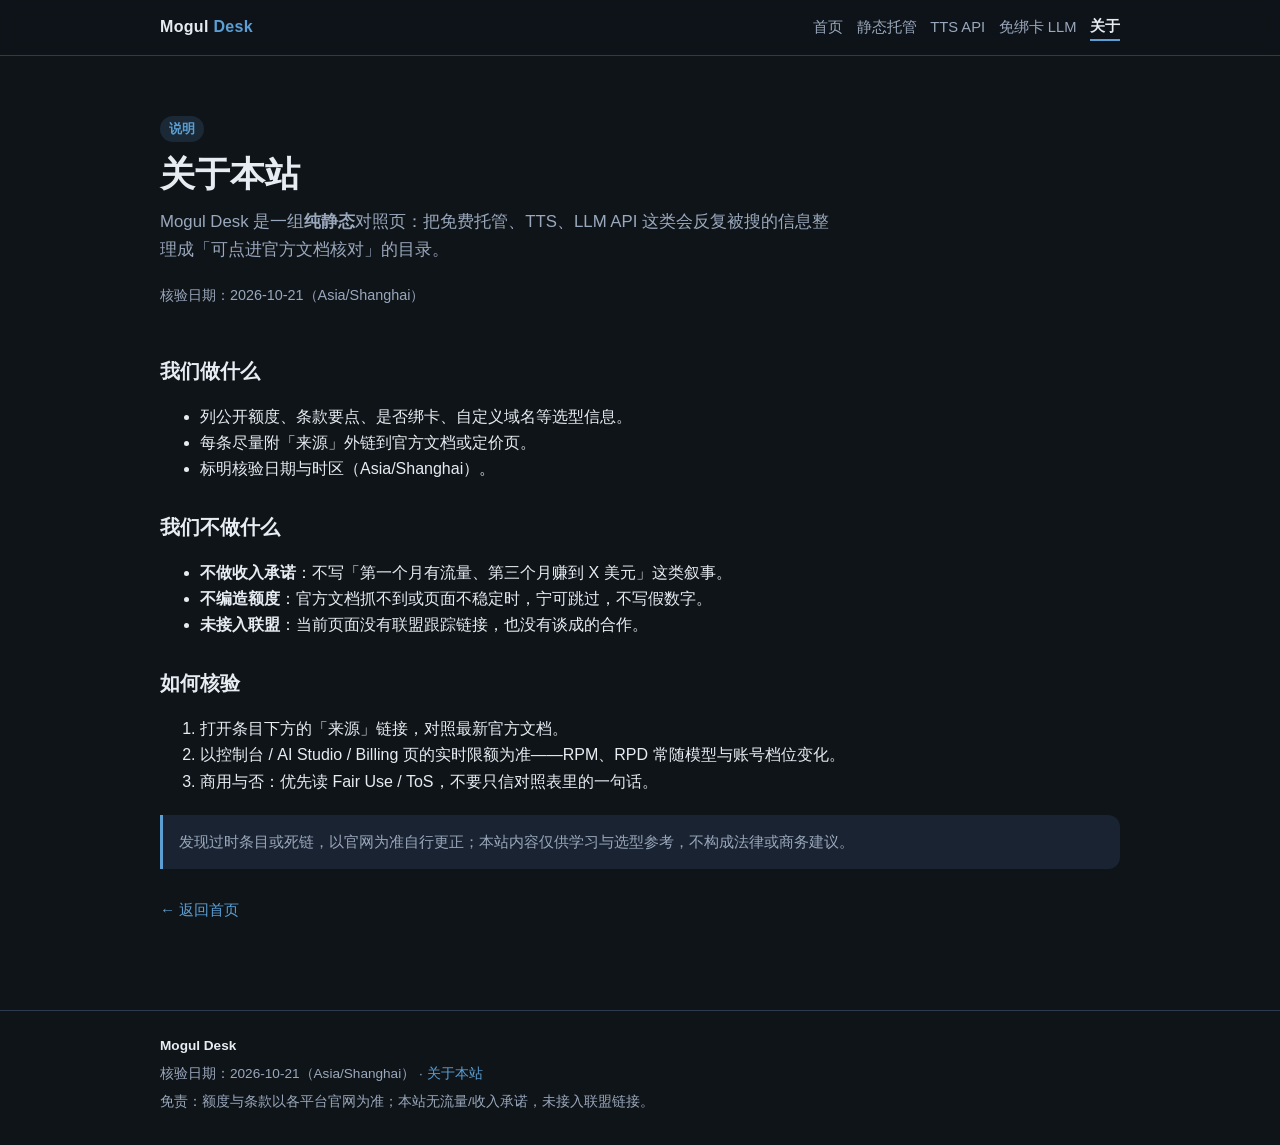
==== pages/about.html @ 080baba5 "Polish Mogul Desk: unified nav/footer, SEO assets, about page - Shared top nav (5 links + aria-curre" ====
<!DOCTYPE html>
<html lang="zh-CN">
<head>
  <meta charset="utf-8" />
  <meta name="viewport" content="width=device-width, initial-scale=1" />
  <title>关于 Mogul Desk</title>
  <meta name="description" content="Mogul Desk 是什么：可核验的开发者实用对照站。不做收入承诺，如何核对数字。" />
  <meta name="theme-color" content="#0f1419" />
  <link rel="icon" href="../assets/favicon.svg" type="image/svg+xml" />
  <link rel="stylesheet" href="../assets/styles.css" />
  <link rel="canonical" href="https://prettych.github.io/htmlTest/pages/about.html" />
</head>
<body>
  <header class="site">
    <div class="inner">
      <a class="logo" href="../index.html">Mogul <span>Desk</span></a>
      <nav>
        <a href="../index.html">首页</a>
        <a href="free-static-hosting.html">静态托管</a>
        <a href="free-tts-api.html">TTS API</a>
        <a href="free-llm-api-no-card.html">免绑卡 LLM</a>
        <a href="about.html" aria-current="page">关于</a>
      </nav>
    </div>
  </header>

  <main class="wrap">
    <section class="hero">
      <span class="badge">说明</span>
      <h1>关于本站</h1>
      <p class="lead">
        Mogul Desk 是一组<strong>纯静态</strong>对照页：把免费托管、TTS、LLM API 这类会反复被搜的信息整理成「可点进官方文档核对」的目录。
      </p>
      <div class="meta">
        <span>核验日期：2026-10-21（Asia/Shanghai）</span>
      </div>
    </section>

    <h2>我们做什么</h2>
    <ul>
      <li>列公开额度、条款要点、是否绑卡、自定义域名等选型信息。</li>
      <li>每条尽量附「来源」外链到官方文档或定价页。</li>
      <li>标明核验日期与时区（Asia/Shanghai）。</li>
    </ul>

    <h2>我们不做什么</h2>
    <ul>
      <li><strong>不做收入承诺</strong>：不写「第一个月有流量、第三个月赚到 X 美元」这类叙事。</li>
      <li><strong>不编造额度</strong>：官方文档抓不到或页面不稳定时，宁可跳过，不写假数字。</li>
      <li><strong>未接入联盟</strong>：当前页面没有联盟跟踪链接，也没有谈成的合作。</li>
    </ul>

    <h2>如何核验</h2>
    <ol>
      <li>打开条目下方的「来源」链接，对照最新官方文档。</li>
      <li>以控制台 / AI Studio / Billing 页的实时限额为准——RPM、RPD 常随模型与账号档位变化。</li>
      <li>商用与否：优先读 Fair Use / ToS，不要只信对照表里的一句话。</li>
    </ol>

    <div class="note">
      发现过时条目或死链，以官网为准自行更正；本站内容仅供学习与选型参考，不构成法律或商务建议。
    </div>

    <p class="pager"><a href="../index.html">← 返回首页</a></p>
  </main>

  <footer class="site">
    <div class="wrap">
      <p class="footer-brand">Mogul Desk</p>
      <p class="footer-meta">核验日期：2026-10-21（Asia/Shanghai） · <a href="../pages/about.html">关于本站</a></p>
      <p class="footer-disclaimer">免责：额度与条款以各平台官网为准；本站无流量/收入承诺，未接入联盟链接。</p>
    </div>
  </footer>
</body>
</html>
---- assets/styles.css ----
:root {
  --bg: #0f1419;
  --surface: #1a2332;
  --surface-2: #243044;
  --text: #e7ecf3;
  --muted: #9aa8bc;
  --accent: #5b9fd4;
  --accent-hover: #7eb6e0;
  --accent-soft: rgba(91, 159, 212, 0.15);
  --ok: #6bcf8e;
  --warn: #e6b35c;
  --bad: #e07a7a;
  --border: #2d3a4f;
  --radius: 12px;
  --font: "Segoe UI", "PingFang SC", "Hiragino Sans GB", "Microsoft YaHei", sans-serif;
  --mono: ui-monospace, "SF Mono", Menlo, Consolas, monospace;
}

* { box-sizing: border-box; }
html { scroll-behavior: smooth; }
body {
  margin: 0;
  font-family: var(--font);
  background: var(--bg);
  color: var(--text);
  line-height: 1.65;
  font-size: 16px;
  -webkit-text-size-adjust: 100%;
}
a {
  color: var(--accent);
  text-decoration: none;
  transition: color 0.15s ease;
}
a:hover { color: var(--accent-hover); text-decoration: underline; }
a:focus-visible {
  outline: 2px solid var(--accent);
  outline-offset: 2px;
  border-radius: 2px;
}
img { max-width: 100%; height: auto; }

.wrap {
  width: min(960px, calc(100% - 2rem));
  margin: 0 auto;
  padding: 1.5rem 0 3rem;
}

header.site {
  border-bottom: 1px solid var(--border);
  background: rgba(15, 20, 25, 0.92);
  position: sticky;
  top: 0;
  backdrop-filter: blur(8px);
  z-index: 10;
}
header.site .inner {
  width: min(960px, calc(100% - 2rem));
  margin: 0 auto;
  display: flex;
  align-items: center;
  justify-content: space-between;
  gap: 1rem;
  padding: 0.85rem 0;
  flex-wrap: wrap;
}
.logo {
  font-weight: 700;
  color: var(--text);
  letter-spacing: 0.02em;
  text-decoration: none;
}
.logo:hover { color: var(--text); text-decoration: none; }
.logo span { color: var(--accent); }
nav {
  display: flex;
  flex-wrap: wrap;
  align-items: center;
  gap: 0.15rem 0;
}
nav a {
  color: var(--muted);
  margin-left: 0.85rem;
  font-size: 0.92rem;
  text-decoration: none;
}
nav a:first-child { margin-left: 0; }
nav a:hover { color: var(--text); text-decoration: none; }
nav a[aria-current="page"] {
  color: var(--text);
  font-weight: 600;
  border-bottom: 2px solid var(--accent);
  padding-bottom: 0.1rem;
}

.hero {
  padding: 2.2rem 0 1.2rem;
}
.hero h1 {
  font-size: clamp(1.6rem, 4vw, 2.2rem);
  line-height: 1.25;
  margin: 0 0 0.75rem;
}
.hero p.lead {
  color: var(--muted);
  font-size: 1.05rem;
  margin: 0 0 1.25rem;
  max-width: 42rem;
}
.meta {
  display: flex;
  flex-wrap: wrap;
  gap: 0.5rem 1rem;
  color: var(--muted);
  font-size: 0.9rem;
}
.badge {
  display: inline-block;
  padding: 0.15rem 0.55rem;
  border-radius: 999px;
  background: var(--accent-soft);
  color: var(--accent);
  font-size: 0.8rem;
  font-weight: 600;
  margin-bottom: 0.65rem;
}

.card-grid {
  display: grid;
  grid-template-columns: repeat(auto-fit, minmax(240px, 1fr));
  gap: 1rem;
  margin: 1.5rem 0;
}
.card {
  background: var(--surface);
  border: 1px solid var(--border);
  border-radius: var(--radius);
  padding: 1.1rem 1.2rem;
  transition: border-color 0.15s ease;
}
.card:hover { border-color: var(--accent); }
.card h2, .card h3 {
  margin: 0 0 0.5rem;
  font-size: 1.1rem;
}
.card p { margin: 0; color: var(--muted); font-size: 0.95rem; }
.card a.cta {
  display: inline-block;
  margin-top: 0.85rem;
  font-weight: 600;
}

.note {
  background: var(--surface);
  border-left: 3px solid var(--accent);
  padding: 0.9rem 1rem;
  border-radius: 0 var(--radius) var(--radius) 0;
  color: var(--muted);
  font-size: 0.95rem;
  margin: 1.25rem 0;
}
.note strong { color: var(--text); }
.note ul { margin: 0.5rem 0 0; padding-left: 1.25rem; }

/* Tables: always scroll on narrow screens */
.table-scroll {
  width: 100%;
  overflow-x: auto;
  -webkit-overflow-scrolling: touch;
  margin: 1rem 0 1.5rem;
  border-radius: var(--radius);
  border: 1px solid var(--border);
  background: var(--surface);
}
.table-scroll:focus { outline: none; }
table.compare {
  width: 100%;
  min-width: 520px;
  border-collapse: collapse;
  font-size: 0.92rem;
  background: transparent;
  border: none;
  border-radius: 0;
}
table.compare th,
table.compare td {
  text-align: left;
  padding: 0.75rem 0.85rem;
  border-bottom: 1px solid var(--border);
  vertical-align: top;
}
table.compare th {
  background: var(--surface-2);
  color: var(--text);
  font-weight: 600;
  white-space: nowrap;
  position: sticky;
  top: 0;
}
table.compare tbody tr:hover td {
  background: rgba(91, 159, 212, 0.06);
}
table.compare tr:last-child td { border-bottom: none; }
table.compare td.tag-ok { color: var(--ok); font-weight: 500; }
table.compare td.tag-warn { color: var(--warn); font-weight: 500; }
table.compare td.tag-bad { color: var(--bad); font-weight: 500; }

.entry {
  background: var(--surface);
  border: 1px solid var(--border);
  border-radius: var(--radius);
  padding: 1.15rem 1.25rem;
  margin: 1rem 0;
}
.entry h3 {
  margin: 0 0 0.35rem;
  font-size: 1.15rem;
}
.entry .one-liner {
  color: var(--muted);
  margin: 0 0 0.75rem;
}
.entry dl {
  display: grid;
  grid-template-columns: 7.5rem 1fr;
  gap: 0.35rem 0.75rem;
  margin: 0;
  font-size: 0.95rem;
}
.entry dt { color: var(--muted); }
.entry dd { margin: 0; }
.entry .sources {
  margin-top: 0.85rem;
  font-size: 0.85rem;
  color: var(--muted);
}
.entry .sources a {
  margin-right: 0.75rem;
  display: inline-block;
}

.pager {
  display: flex;
  flex-wrap: wrap;
  gap: 0.75rem 1.25rem;
  margin: 1.75rem 0 0.5rem;
  font-size: 0.95rem;
}

footer.site {
  border-top: 1px solid var(--border);
  color: var(--muted);
  font-size: 0.85rem;
  padding: 1.5rem 0 2rem;
  margin-top: 2rem;
}
footer.site .wrap { padding-top: 0; padding-bottom: 0; }
footer.site .footer-brand {
  color: var(--text);
  font-weight: 600;
  margin: 0 0 0.35rem;
}
footer.site .footer-meta { margin: 0 0 0.35rem; }
footer.site .footer-disclaimer { margin: 0; color: var(--muted); }

h2 {
  font-size: 1.25rem;
  margin: 1.75rem 0 0.75rem;
  scroll-margin-top: 4rem;
}

code, .mono {
  font-family: var(--mono);
  font-size: 0.9em;
  background: var(--surface-2);
  padding: 0.1em 0.35em;
  border-radius: 4px;
}

@media (max-width: 640px) {
  .entry dl { grid-template-columns: 1fr; gap: 0.15rem; }
  .entry dt { margin-top: 0.45rem; font-size: 0.85rem; }
  nav a { margin-left: 0.55rem; font-size: 0.85rem; }
  header.site .inner { padding: 0.7rem 0; }
  .hero { padding: 1.5rem 0 0.75rem; }
}

@media print {
  :root {
    --bg: #fff;
    --surface: #fff;
    --surface-2: #f3f3f3;
    --text: #111;
    --muted: #444;
    --accent: #0645ad;
    --border: #ccc;
    --ok: #0a7a3a;
    --warn: #8a6200;
    --bad: #a30;
  }
  body { background: #fff; color: #111; font-size: 11pt; }
  header.site {
    position: static;
    background: #fff;
    border-bottom: 1px solid #ccc;
  }
  nav a[aria-current="page"] { border-bottom-color: #0645ad; }
  .card, .entry, .note, .table-scroll {
    break-inside: avoid;
    box-shadow: none;
  }
  a { color: #0645ad; text-decoration: underline; }
  footer.site { border-top: 1px solid #ccc; }
  .badge { border: 1px solid #0645ad; }
}
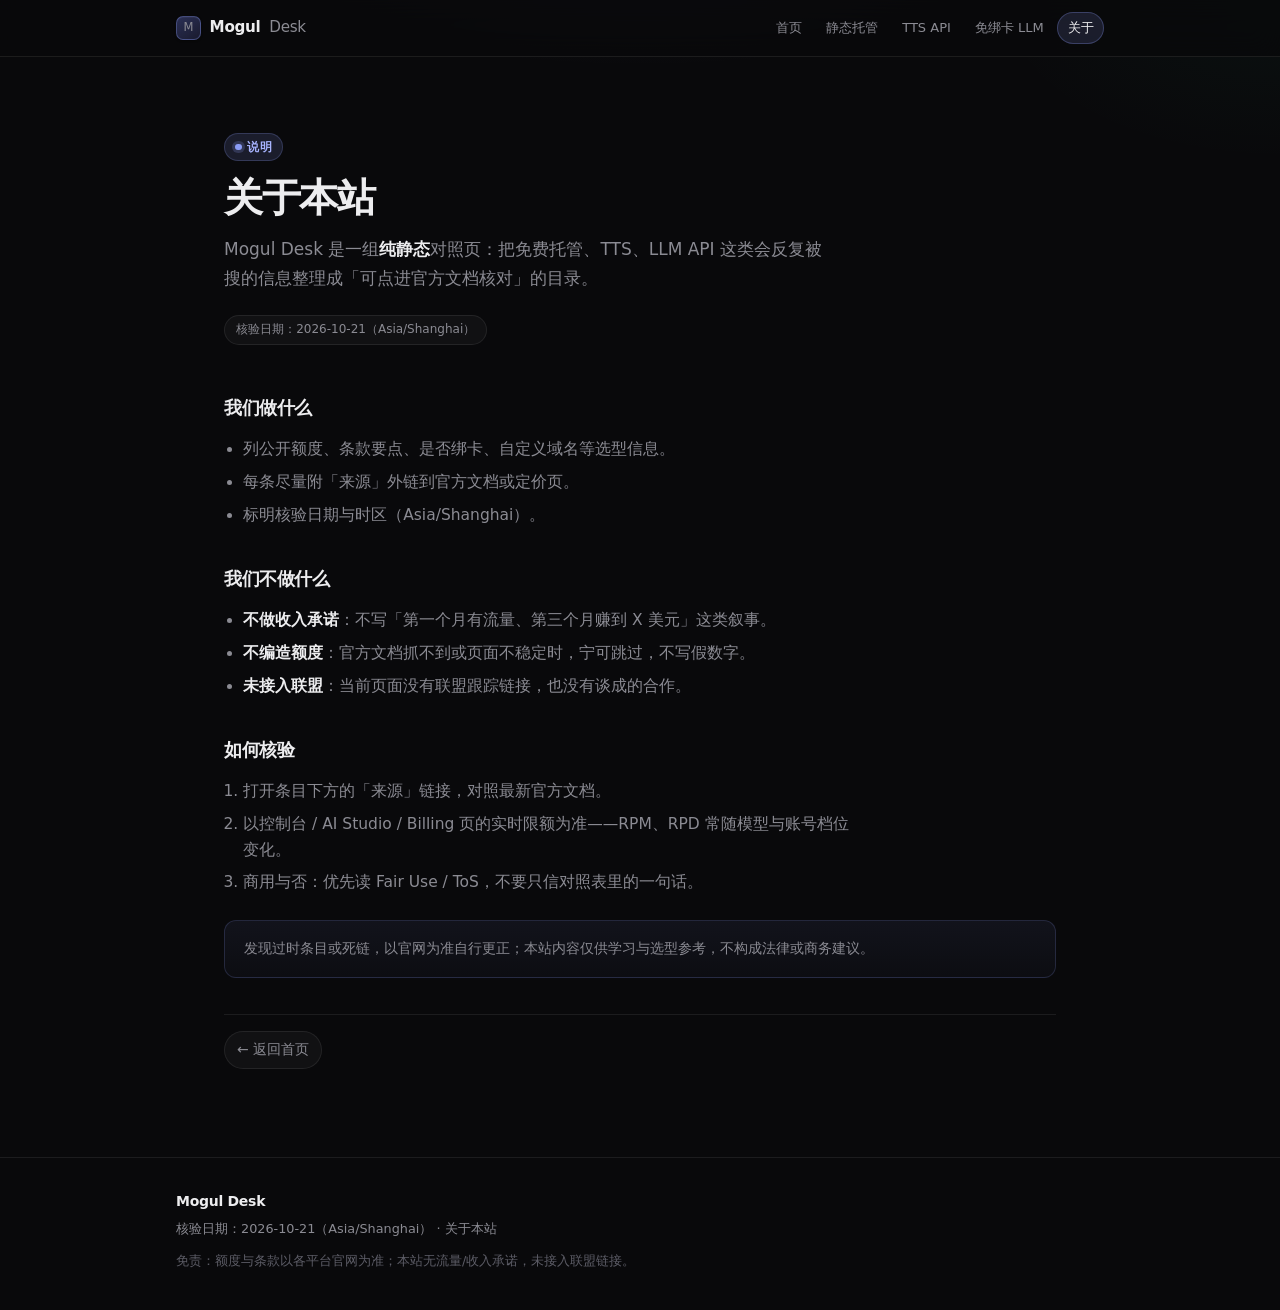
==== commit 21c89bb1: "Polish Mogul Desk into a modern dark docs UI Redesign tokens, typography, nav pills, tables, entry c" ====
--- a/pages/about.html
+++ b/pages/about.html
@@ -5,7 +5,7 @@
   <meta name="viewport" content="width=device-width, initial-scale=1" />
   <title>关于 Mogul Desk</title>
   <meta name="description" content="Mogul Desk 是什么：可核验的开发者实用对照站。不做收入承诺，如何核对数字。" />
-  <meta name="theme-color" content="#0f1419" />
+  <meta name="theme-color" content="#09090b" />
   <link rel="icon" href="../assets/favicon.svg" type="image/svg+xml" />
   <link rel="stylesheet" href="../assets/styles.css" />
   <link rel="canonical" href="https://prettych.github.io/htmlTest/pages/about.html" />
@@ -13,7 +13,7 @@
 <body>
   <header class="site">
     <div class="inner">
-      <a class="logo" href="../index.html">Mogul <span>Desk</span></a>
+            <a class="logo" href="../index.html"><span class="logo-mark" aria-hidden="true">M</span>Mogul <span>Desk</span></a>
       <nav>
         <a href="../index.html">首页</a>
         <a href="free-static-hosting.html">静态托管</a>
@@ -25,7 +25,7 @@
   </header>
 
   <main class="wrap">
-    <section class="hero">
+    <section class="hero hero--page">
       <span class="badge">说明</span>
       <h1>关于本站</h1>
       <p class="lead">
@@ -65,7 +65,7 @@
   </main>
 
   <footer class="site">
-    <div class="wrap">
+    <div class="wrap wrap--wide">
       <p class="footer-brand">Mogul Desk</p>
       <p class="footer-meta">核验日期：2026-10-21（Asia/Shanghai） · <a href="../pages/about.html">关于本站</a></p>
       <p class="footer-disclaimer">免责：额度与条款以各平台官网为准；本站无流量/收入承诺，未接入联盟链接。</p>
--- a/assets/styles.css
+++ b/assets/styles.css
@@ -1,315 +1,679 @@
+/* Mogul Desk — dark docs aesthetic (Linear / Vercel–inspired) */
+
 :root {
-  --bg: #0f1419;
-  --surface: #1a2332;
-  --surface-2: #243044;
-  --text: #e7ecf3;
-  --muted: #9aa8bc;
-  --accent: #5b9fd4;
-  --accent-hover: #7eb6e0;
-  --accent-soft: rgba(91, 159, 212, 0.15);
-  --ok: #6bcf8e;
-  --warn: #e6b35c;
-  --bad: #e07a7a;
-  --border: #2d3a4f;
+  --bg: #09090b;
+  --bg-glow: #0f1020;
+  --surface: #111113;
+  --surface-2: #18181b;
+  --surface-3: #1c1c1f;
+  --text: #ededef;
+  --muted: #8b8b93;
+  --faint: #5c5c66;
+  --accent: #8b9cf7;
+  --accent-hover: #a8b4ff;
+  --accent-soft: rgba(139, 156, 247, 0.14);
+  --accent-ring: rgba(139, 156, 247, 0.45);
+  --ok: #34d399;
+  --ok-soft: rgba(52, 211, 153, 0.12);
+  --warn: #fbbf24;
+  --warn-soft: rgba(251, 191, 36, 0.12);
+  --bad: #f87171;
+  --bad-soft: rgba(248, 113, 113, 0.12);
+  --border: rgba(255, 255, 255, 0.08);
+  --border-strong: rgba(255, 255, 255, 0.14);
+  --shadow-sm: 0 1px 0 rgba(255, 255, 255, 0.04) inset, 0 1px 2px rgba(0, 0, 0, 0.35);
+  --shadow-md: 0 0 0 1px var(--border), 0 8px 24px -12px rgba(0, 0, 0, 0.55);
   --radius: 12px;
-  --font: "Segoe UI", "PingFang SC", "Hiragino Sans GB", "Microsoft YaHei", sans-serif;
-  --mono: ui-monospace, "SF Mono", Menlo, Consolas, monospace;
-}
-
-* { box-sizing: border-box; }
-html { scroll-behavior: smooth; }
+  --radius-sm: 8px;
+  --radius-xs: 6px;
+  --header-h: 3.5rem;
+  --wrap: 52rem;
+  --wrap-wide: 58rem;
+  --font: ui-sans-serif, system-ui, -apple-system, "Segoe UI", "PingFang SC",
+    "Hiragino Sans GB", "Noto Sans SC", "Microsoft YaHei", sans-serif;
+  --mono: ui-monospace, "SF Mono", "Cascadia Code", Menlo, Consolas, monospace;
+  --ease: 160ms cubic-bezier(0.2, 0.8, 0.2, 1);
+}
+
+*,
+*::before,
+*::after { box-sizing: border-box; }
+
+html {
+  scroll-behavior: smooth;
+  color-scheme: dark;
+}
+
 body {
   margin: 0;
+  min-height: 100vh;
   font-family: var(--font);
   background: var(--bg);
   color: var(--text);
   line-height: 1.65;
-  font-size: 16px;
+  font-size: 15.5px;
+  -webkit-font-smoothing: antialiased;
+  -moz-osx-font-smoothing: grayscale;
   -webkit-text-size-adjust: 100%;
-}
+  text-rendering: optimizeLegibility;
+}
+
+/* subtle page wash */
+body::before {
+  content: "";
+  pointer-events: none;
+  position: fixed;
+  inset: 0;
+  z-index: -1;
+  background:
+    radial-gradient(ellipse 80% 50% at 50% -20%, rgba(139, 156, 247, 0.12), transparent 55%),
+    radial-gradient(ellipse 50% 40% at 100% 0%, rgba(52, 211, 153, 0.04), transparent 45%),
+    var(--bg);
+}
+
+::selection {
+  background: rgba(139, 156, 247, 0.35);
+  color: #fff;
+}
+
 a {
   color: var(--accent);
   text-decoration: none;
-  transition: color 0.15s ease;
-}
-a:hover { color: var(--accent-hover); text-decoration: underline; }
+  transition: color var(--ease);
+}
+a:hover { color: var(--accent-hover); }
 a:focus-visible {
-  outline: 2px solid var(--accent);
-  outline-offset: 2px;
-  border-radius: 2px;
-}
+  outline: 2px solid var(--accent-ring);
+  outline-offset: 3px;
+  border-radius: 3px;
+}
+
 img { max-width: 100%; height: auto; }
 
 .wrap {
-  width: min(960px, calc(100% - 2rem));
+  width: min(var(--wrap), calc(100% - 2.5rem));
   margin: 0 auto;
-  padding: 1.5rem 0 3rem;
-}
-
+  padding: 2rem 0 4rem;
+}
+
+.wrap--wide {
+  width: min(var(--wrap-wide), calc(100% - 2.5rem));
+}
+
+/* ——— Header ——— */
 header.site {
-  border-bottom: 1px solid var(--border);
-  background: rgba(15, 20, 25, 0.92);
   position: sticky;
   top: 0;
-  backdrop-filter: blur(8px);
-  z-index: 10;
+  z-index: 40;
+  border-bottom: 1px solid var(--border);
+  background: rgba(9, 9, 11, 0.72);
+  backdrop-filter: saturate(140%) blur(14px);
+  -webkit-backdrop-filter: saturate(140%) blur(14px);
 }
 header.site .inner {
-  width: min(960px, calc(100% - 2rem));
+  width: min(var(--wrap-wide), calc(100% - 2.5rem));
   margin: 0 auto;
+  min-height: var(--header-h);
   display: flex;
   align-items: center;
   justify-content: space-between;
   gap: 1rem;
-  padding: 0.85rem 0;
+  padding: 0.65rem 0;
   flex-wrap: wrap;
 }
+
 .logo {
+  display: inline-flex;
+  align-items: center;
+  gap: 0.55rem;
+  font-weight: 650;
+  font-size: 0.95rem;
+  letter-spacing: -0.02em;
+  color: var(--text);
+  text-decoration: none;
+}
+.logo:hover { color: var(--text); }
+.logo-mark {
+  display: inline-grid;
+  place-items: center;
+  width: 1.55rem;
+  height: 1.55rem;
+  border-radius: 7px;
+  background: linear-gradient(145deg, #2a2f55 0%, #1a1b2e 100%);
+  border: 1px solid rgba(139, 156, 247, 0.35);
+  color: var(--accent);
+  font-size: 0.72rem;
   font-weight: 700;
-  color: var(--text);
-  letter-spacing: 0.02em;
-  text-decoration: none;
-}
-.logo:hover { color: var(--text); text-decoration: none; }
-.logo span { color: var(--accent); }
+  letter-spacing: 0;
+  box-shadow: var(--shadow-sm);
+}
+.logo span { color: var(--muted); font-weight: 500; }
+
 nav {
   display: flex;
   flex-wrap: wrap;
   align-items: center;
-  gap: 0.15rem 0;
+  gap: 0.2rem;
 }
 nav a {
   color: var(--muted);
-  margin-left: 0.85rem;
-  font-size: 0.92rem;
-  text-decoration: none;
-}
-nav a:first-child { margin-left: 0; }
-nav a:hover { color: var(--text); text-decoration: none; }
+  font-size: 0.8125rem;
+  font-weight: 500;
+  padding: 0.35rem 0.65rem;
+  border-radius: 999px;
+  text-decoration: none;
+  transition: color var(--ease), background var(--ease);
+}
+nav a:hover {
+  color: var(--text);
+  background: rgba(255, 255, 255, 0.04);
+  text-decoration: none;
+}
 nav a[aria-current="page"] {
   color: var(--text);
-  font-weight: 600;
-  border-bottom: 2px solid var(--accent);
-  padding-bottom: 0.1rem;
-}
-
+  background: var(--accent-soft);
+  box-shadow: inset 0 0 0 1px rgba(139, 156, 247, 0.28);
+}
+
+/* ——— Hero ——— */
 .hero {
-  padding: 2.2rem 0 1.2rem;
+  position: relative;
+  padding: 2.75rem 0 1.5rem;
 }
 .hero h1 {
-  font-size: clamp(1.6rem, 4vw, 2.2rem);
-  line-height: 1.25;
-  margin: 0 0 0.75rem;
-}
+  font-size: clamp(1.75rem, 4.2vw, 2.45rem);
+  font-weight: 650;
+  letter-spacing: -0.035em;
+  line-height: 1.18;
+  margin: 0 0 0.9rem;
+  max-width: 14em;
+}
+.hero--page h1 { max-width: 22ch; }
 .hero p.lead {
   color: var(--muted);
-  font-size: 1.05rem;
-  margin: 0 0 1.25rem;
-  max-width: 42rem;
-}
+  font-size: 1.0625rem;
+  line-height: 1.7;
+  margin: 0 0 1.35rem;
+  max-width: 38rem;
+}
+.hero p.lead strong { color: var(--text); font-weight: 600; }
+
 .meta {
   display: flex;
   flex-wrap: wrap;
-  gap: 0.5rem 1rem;
-  color: var(--muted);
-  font-size: 0.9rem;
-}
+  gap: 0.45rem;
+}
+.meta span,
+.chip {
+  display: inline-flex;
+  align-items: center;
+  gap: 0.35rem;
+  padding: 0.28rem 0.7rem;
+  border-radius: 999px;
+  font-size: 0.75rem;
+  font-weight: 500;
+  color: var(--muted);
+  background: var(--surface);
+  border: 1px solid var(--border);
+}
+
 .badge {
-  display: inline-block;
-  padding: 0.15rem 0.55rem;
+  display: inline-flex;
+  align-items: center;
+  gap: 0.35rem;
+  padding: 0.22rem 0.65rem;
   border-radius: 999px;
   background: var(--accent-soft);
-  color: var(--accent);
-  font-size: 0.8rem;
-  font-weight: 600;
-  margin-bottom: 0.65rem;
-}
-
+  color: var(--accent-hover);
+  font-size: 0.72rem;
+  font-weight: 600;
+  letter-spacing: 0.02em;
+  margin-bottom: 0.85rem;
+  border: 1px solid rgba(139, 156, 247, 0.22);
+}
+.badge::before {
+  content: "";
+  width: 0.4rem;
+  height: 0.4rem;
+  border-radius: 50%;
+  background: var(--accent);
+  box-shadow: 0 0 0 3px rgba(139, 156, 247, 0.2);
+}
+
+/* ——— Cards ——— */
 .card-grid {
   display: grid;
-  grid-template-columns: repeat(auto-fit, minmax(240px, 1fr));
-  gap: 1rem;
-  margin: 1.5rem 0;
+  grid-template-columns: repeat(auto-fit, minmax(16.5rem, 1fr));
+  gap: 0.9rem;
+  margin: 1.25rem 0 2rem;
 }
 .card {
+  position: relative;
+  display: flex;
+  flex-direction: column;
   background: var(--surface);
   border: 1px solid var(--border);
   border-radius: var(--radius);
-  padding: 1.1rem 1.2rem;
-  transition: border-color 0.15s ease;
-}
-.card:hover { border-color: var(--accent); }
-.card h2, .card h3 {
-  margin: 0 0 0.5rem;
-  font-size: 1.1rem;
-}
-.card p { margin: 0; color: var(--muted); font-size: 0.95rem; }
+  padding: 1.25rem 1.3rem 1.2rem;
+  box-shadow: var(--shadow-sm);
+  transition: border-color var(--ease), transform var(--ease), box-shadow var(--ease), background var(--ease);
+}
+.card:hover {
+  border-color: var(--border-strong);
+  background: var(--surface-2);
+  transform: translateY(-1px);
+  box-shadow: var(--shadow-md);
+}
+.card h2,
+.card h3 {
+  margin: 0 0 0.45rem;
+  font-size: 1.02rem;
+  font-weight: 600;
+  letter-spacing: -0.02em;
+  color: var(--text);
+}
+.card p {
+  margin: 0;
+  color: var(--muted);
+  font-size: 0.9rem;
+  line-height: 1.6;
+  flex: 1;
+}
 .card a.cta {
-  display: inline-block;
-  margin-top: 0.85rem;
-  font-weight: 600;
-}
-
+  display: inline-flex;
+  align-items: center;
+  gap: 0.3rem;
+  margin-top: 1.05rem;
+  font-weight: 600;
+  font-size: 0.875rem;
+  text-decoration: none;
+}
+.card a.cta::after {
+  content: "→";
+  transition: transform var(--ease);
+}
+.card:hover a.cta::after { transform: translateX(3px); }
+
+/* ——— Note callout ——— */
 .note {
-  background: var(--surface);
-  border-left: 3px solid var(--accent);
-  padding: 0.9rem 1rem;
-  border-radius: 0 var(--radius) var(--radius) 0;
-  color: var(--muted);
-  font-size: 0.95rem;
-  margin: 1.25rem 0;
-}
-.note strong { color: var(--text); }
-.note ul { margin: 0.5rem 0 0; padding-left: 1.25rem; }
-
-/* Tables: always scroll on narrow screens */
+  position: relative;
+  background: linear-gradient(180deg, rgba(139, 156, 247, 0.07), rgba(139, 156, 247, 0.03));
+  border: 1px solid rgba(139, 156, 247, 0.18);
+  border-radius: var(--radius);
+  padding: 1rem 1.15rem 1rem 1.2rem;
+  color: var(--muted);
+  font-size: 0.9rem;
+  line-height: 1.65;
+  margin: 1.5rem 0;
+}
+.note strong { color: var(--text); font-weight: 600; }
+.note ul {
+  margin: 0.55rem 0 0;
+  padding-left: 1.15rem;
+}
+.note li + li { margin-top: 0.25rem; }
+
+/* ——— Typography blocks ——— */
+h2 {
+  font-size: 1.15rem;
+  font-weight: 600;
+  letter-spacing: -0.025em;
+  margin: 2.25rem 0 0.85rem;
+  scroll-margin-top: calc(var(--header-h) + 1rem);
+  color: var(--text);
+}
+h2:first-of-type { margin-top: 1.5rem; }
+
+main.wrap > ul,
+main.wrap > ol {
+  color: var(--muted);
+  padding-left: 1.2rem;
+  margin: 0.5rem 0 1.25rem;
+  max-width: 40rem;
+}
+main.wrap > ul li + li,
+main.wrap > ol li + li { margin-top: 0.45rem; }
+main.wrap > ul strong,
+main.wrap > ol strong { color: var(--text); }
+
+.prose {
+  max-width: 40rem;
+  color: var(--muted);
+}
+.prose strong { color: var(--text); }
+
+/* ——— Tables ——— */
 .table-scroll {
   width: 100%;
   overflow-x: auto;
   -webkit-overflow-scrolling: touch;
-  margin: 1rem 0 1.5rem;
+  margin: 0.85rem 0 1.75rem;
   border-radius: var(--radius);
   border: 1px solid var(--border);
   background: var(--surface);
+  box-shadow: var(--shadow-sm);
+  /* fade hint on overflow edges */
+  background-image:
+    linear-gradient(to right, var(--surface), var(--surface)),
+    linear-gradient(to right, var(--surface), var(--surface)),
+    linear-gradient(to right, rgba(0, 0, 0, 0.35), transparent),
+    linear-gradient(to left, rgba(0, 0, 0, 0.35), transparent);
+  background-position: left center, right center, left center, right center;
+  background-repeat: no-repeat;
+  background-size: 2rem 100%, 2rem 100%, 1rem 100%, 1rem 100%;
+  background-attachment: local, local, scroll, scroll;
 }
 .table-scroll:focus { outline: none; }
+.table-scroll:focus-visible {
+  outline: 2px solid var(--accent-ring);
+  outline-offset: 2px;
+}
+
 table.compare {
   width: 100%;
-  min-width: 520px;
-  border-collapse: collapse;
-  font-size: 0.92rem;
+  min-width: 36rem;
+  border-collapse: separate;
+  border-spacing: 0;
+  font-size: 0.875rem;
   background: transparent;
-  border: none;
-  border-radius: 0;
 }
 table.compare th,
 table.compare td {
   text-align: left;
-  padding: 0.75rem 0.85rem;
+  padding: 0.8rem 1rem;
   border-bottom: 1px solid var(--border);
   vertical-align: top;
 }
 table.compare th {
-  background: var(--surface-2);
-  color: var(--text);
-  font-weight: 600;
-  white-space: nowrap;
   position: sticky;
   top: 0;
+  z-index: 2;
+  background: var(--surface-2);
+  color: var(--faint);
+  font-weight: 600;
+  font-size: 0.72rem;
+  text-transform: uppercase;
+  letter-spacing: 0.06em;
+  white-space: nowrap;
+  border-bottom: 1px solid var(--border-strong);
+}
+table.compare tbody tr:nth-child(even) td {
+  background: rgba(255, 255, 255, 0.015);
 }
 table.compare tbody tr:hover td {
-  background: rgba(91, 159, 212, 0.06);
+  background: rgba(139, 156, 247, 0.06);
 }
 table.compare tr:last-child td { border-bottom: none; }
-table.compare td.tag-ok { color: var(--ok); font-weight: 500; }
-table.compare td.tag-warn { color: var(--warn); font-weight: 500; }
-table.compare td.tag-bad { color: var(--bad); font-weight: 500; }
-
+table.compare td:first-child {
+  font-weight: 550;
+  color: var(--text);
+  white-space: nowrap;
+}
+table.compare td:first-child a {
+  color: var(--text);
+  text-decoration: none;
+  border-bottom: 1px solid transparent;
+  transition: border-color var(--ease), color var(--ease);
+}
+table.compare td:first-child a:hover {
+  color: var(--accent-hover);
+  border-bottom-color: rgba(168, 180, 255, 0.45);
+}
+
+/* status pills */
+.pill {
+  display: inline-flex;
+  align-items: flex-start;
+  max-width: 18rem;
+  padding: 0.22rem 0.55rem;
+  border-radius: 999px;
+  font-size: 0.75rem;
+  font-weight: 550;
+  line-height: 1.45;
+  white-space: normal;
+  border: 1px solid transparent;
+}
+.pill-ok {
+  color: var(--ok);
+  background: var(--ok-soft);
+  border-color: rgba(52, 211, 153, 0.22);
+}
+.pill-warn {
+  color: var(--warn);
+  background: var(--warn-soft);
+  border-color: rgba(251, 191, 36, 0.22);
+}
+.pill-bad {
+  color: var(--bad);
+  background: var(--bad-soft);
+  border-color: rgba(248, 113, 113, 0.22);
+}
+
+/* fallback if a cell still has tag-* without inner pill */
+td.tag-ok { color: var(--ok); }
+td.tag-warn { color: var(--warn); }
+td.tag-bad { color: var(--bad); }
+
+/* ——— Entry cards ——— */
 .entry {
   background: var(--surface);
   border: 1px solid var(--border);
   border-radius: var(--radius);
-  padding: 1.15rem 1.25rem;
+  padding: 1.35rem 1.4rem 1.25rem;
   margin: 1rem 0;
+  box-shadow: var(--shadow-sm);
+  transition: border-color var(--ease);
+  scroll-margin-top: calc(var(--header-h) + 1rem);
+}
+.entry:hover { border-color: var(--border-strong); }
+.entry:target {
+  border-color: rgba(139, 156, 247, 0.45);
+  box-shadow: 0 0 0 1px rgba(139, 156, 247, 0.25), var(--shadow-md);
 }
 .entry h3 {
-  margin: 0 0 0.35rem;
-  font-size: 1.15rem;
+  margin: 0 0 0.4rem;
+  font-size: 1.08rem;
+  font-weight: 600;
+  letter-spacing: -0.02em;
 }
 .entry .one-liner {
   color: var(--muted);
-  margin: 0 0 0.75rem;
+  margin: 0 0 1rem;
+  font-size: 0.925rem;
+  line-height: 1.6;
 }
 .entry dl {
   display: grid;
-  grid-template-columns: 7.5rem 1fr;
-  gap: 0.35rem 0.75rem;
+  grid-template-columns: 6.5rem minmax(0, 1fr);
+  gap: 0.55rem 1rem;
   margin: 0;
-  font-size: 0.95rem;
-}
-.entry dt { color: var(--muted); }
-.entry dd { margin: 0; }
+  font-size: 0.9rem;
+  padding-top: 0.15rem;
+  border-top: 1px solid var(--border);
+}
+.entry dt {
+  color: var(--faint);
+  font-size: 0.78rem;
+  font-weight: 600;
+  text-transform: uppercase;
+  letter-spacing: 0.04em;
+  padding-top: 0.15rem;
+}
+.entry dd {
+  margin: 0;
+  color: var(--muted);
+}
+.entry dd strong { color: var(--text); font-weight: 600; }
 .entry .sources {
-  margin-top: 0.85rem;
-  font-size: 0.85rem;
-  color: var(--muted);
+  margin-top: 1rem;
+  padding-top: 0.85rem;
+  border-top: 1px solid var(--border);
+  font-size: 0.8rem;
+  color: var(--faint);
+  display: flex;
+  flex-wrap: wrap;
+  align-items: center;
+  gap: 0.35rem 0.65rem;
 }
 .entry .sources a {
-  margin-right: 0.75rem;
-  display: inline-block;
-}
-
+  display: inline-flex;
+  align-items: center;
+  padding: 0.2rem 0.55rem;
+  border-radius: 999px;
+  background: rgba(255, 255, 255, 0.03);
+  border: 1px solid var(--border);
+  color: var(--accent);
+  font-weight: 500;
+  transition: background var(--ease), border-color var(--ease), color var(--ease);
+}
+.entry .sources a:hover {
+  background: var(--accent-soft);
+  border-color: rgba(139, 156, 247, 0.3);
+  color: var(--accent-hover);
+  text-decoration: none;
+}
+
+/* ——— Pager ——— */
 .pager {
   display: flex;
   flex-wrap: wrap;
-  gap: 0.75rem 1.25rem;
-  margin: 1.75rem 0 0.5rem;
-  font-size: 0.95rem;
-}
-
+  align-items: center;
+  gap: 0.65rem 0.35rem;
+  margin: 2.25rem 0 0.5rem;
+  padding: 1rem 0 0;
+  border-top: 1px solid var(--border);
+  font-size: 0.875rem;
+  color: var(--faint);
+}
+.pager a {
+  display: inline-flex;
+  align-items: center;
+  padding: 0.4rem 0.75rem;
+  border-radius: 999px;
+  border: 1px solid var(--border);
+  background: var(--surface);
+  color: var(--muted);
+  font-weight: 500;
+  transition: color var(--ease), border-color var(--ease), background var(--ease);
+}
+.pager a:hover {
+  color: var(--text);
+  border-color: var(--border-strong);
+  background: var(--surface-2);
+  text-decoration: none;
+}
+
+/* ——— Footer ——— */
 footer.site {
   border-top: 1px solid var(--border);
-  color: var(--muted);
-  font-size: 0.85rem;
-  padding: 1.5rem 0 2rem;
-  margin-top: 2rem;
-}
-footer.site .wrap { padding-top: 0; padding-bottom: 0; }
+  color: var(--faint);
+  font-size: 0.8rem;
+  padding: 2rem 0 2.5rem;
+  margin-top: 1rem;
+}
+footer.site .wrap {
+  padding-top: 0;
+  padding-bottom: 0;
+  display: grid;
+  gap: 0.35rem;
+}
 footer.site .footer-brand {
   color: var(--text);
   font-weight: 600;
-  margin: 0 0 0.35rem;
-}
-footer.site .footer-meta { margin: 0 0 0.35rem; }
-footer.site .footer-disclaimer { margin: 0; color: var(--muted); }
-
-h2 {
-  font-size: 1.25rem;
-  margin: 1.75rem 0 0.75rem;
-  scroll-margin-top: 4rem;
-}
+  font-size: 0.875rem;
+  letter-spacing: -0.02em;
+  margin: 0;
+}
+footer.site .footer-meta { margin: 0; color: var(--muted); }
+footer.site .footer-disclaimer { margin: 0.35rem 0 0; color: var(--faint); max-width: 40rem; line-height: 1.55; }
+footer.site a { color: var(--muted); }
+footer.site a:hover { color: var(--accent-hover); }
 
 code, .mono {
   font-family: var(--mono);
-  font-size: 0.9em;
-  background: var(--surface-2);
-  padding: 0.1em 0.35em;
-  border-radius: 4px;
-}
-
-@media (max-width: 640px) {
-  .entry dl { grid-template-columns: 1fr; gap: 0.15rem; }
-  .entry dt { margin-top: 0.45rem; font-size: 0.85rem; }
-  nav a { margin-left: 0.55rem; font-size: 0.85rem; }
-  header.site .inner { padding: 0.7rem 0; }
-  .hero { padding: 1.5rem 0 0.75rem; }
-}
-
+  font-size: 0.86em;
+  background: rgba(255, 255, 255, 0.05);
+  border: 1px solid var(--border);
+  padding: 0.1em 0.38em;
+  border-radius: 5px;
+  color: #d4d4dc;
+}
+
+/* ——— Mobile ——— */
+@media (max-width: 720px) {
+  .wrap,
+  header.site .inner,
+  .wrap--wide {
+    width: calc(100% - 1.5rem);
+  }
+  .wrap { padding: 1.35rem 0 3rem; }
+  .hero { padding: 1.75rem 0 1rem; }
+  .hero h1 { max-width: none; }
+  nav {
+    width: 100%;
+    gap: 0.15rem;
+  }
+  nav a {
+    font-size: 0.75rem;
+    padding: 0.3rem 0.5rem;
+  }
+  .entry {
+    padding: 1.1rem 1.05rem;
+  }
+  .entry dl {
+    grid-template-columns: 1fr;
+    gap: 0.2rem;
+  }
+  .entry dt {
+    margin-top: 0.55rem;
+  }
+  .entry dt:first-of-type { margin-top: 0.15rem; }
+  table.compare { min-width: 32rem; font-size: 0.8125rem; }
+  table.compare th,
+  table.compare td { padding: 0.7rem 0.75rem; }
+  .card-grid { gap: 0.75rem; }
+}
+
+@media (max-width: 420px) {
+  header.site .inner { gap: 0.5rem; }
+  .logo { font-size: 0.9rem; }
+}
+
+/* ——— Print ——— */
 @media print {
   :root {
     --bg: #fff;
     --surface: #fff;
-    --surface-2: #f3f3f3;
+    --surface-2: #f4f4f5;
     --text: #111;
     --muted: #444;
-    --accent: #0645ad;
-    --border: #ccc;
-    --ok: #0a7a3a;
-    --warn: #8a6200;
-    --bad: #a30;
+    --faint: #666;
+    --accent: #3730a3;
+    --accent-hover: #312e81;
+    --border: #ddd;
+    --border-strong: #ccc;
+    --ok: #047857;
+    --warn: #a16207;
+    --bad: #b91c1c;
   }
   body { background: #fff; color: #111; font-size: 11pt; }
+  body::before { display: none; }
   header.site {
     position: static;
     background: #fff;
+    backdrop-filter: none;
     border-bottom: 1px solid #ccc;
   }
-  nav a[aria-current="page"] { border-bottom-color: #0645ad; }
   .card, .entry, .note, .table-scroll {
     break-inside: avoid;
     box-shadow: none;
   }
-  a { color: #0645ad; text-decoration: underline; }
-  footer.site { border-top: 1px solid #ccc; }
-  .badge { border: 1px solid #0645ad; }
-}
+  a { color: #3730a3; text-decoration: underline; }
+  nav a[aria-current="page"] {
+    background: transparent;
+    box-shadow: none;
+    text-decoration: underline;
+  }
+  .badge { border: 1px solid #3730a3; }
+  .pager a { border-color: #ccc; }
+}
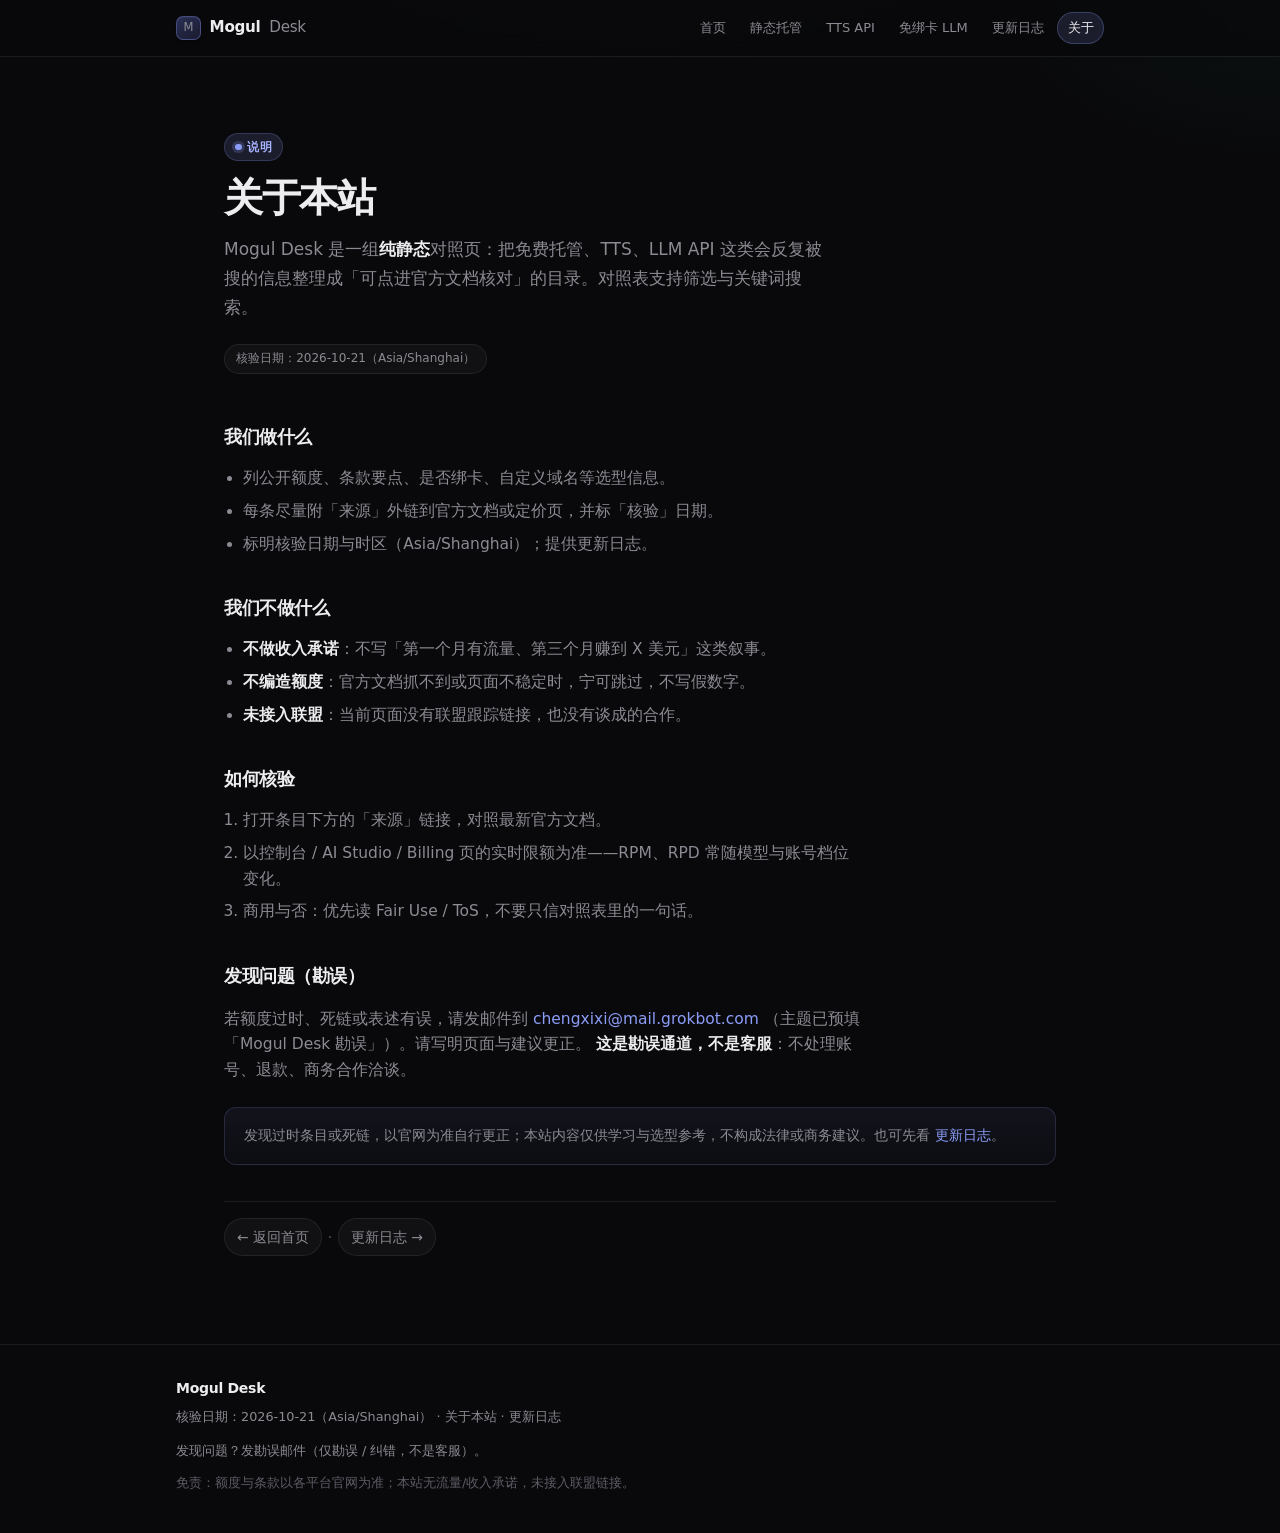
==== commit 0256b815: "feat: enrich Mogul Desk with filters, verified stamps, changelog, SEO - Shared compare-filter.js: st" ====
--- a/pages/about.html
+++ b/pages/about.html
@@ -4,32 +4,43 @@
   <meta charset="utf-8" />
   <meta name="viewport" content="width=device-width, initial-scale=1" />
   <title>关于 Mogul Desk</title>
-  <meta name="description" content="Mogul Desk 是什么：可核验的开发者实用对照站。不做收入承诺，如何核对数字。" />
+  <meta name="description" content="Mogul Desk 是什么：可核验的开发者实用对照站。不做收入承诺，如何核对数字，如何提交勘误。" />
   <meta name="theme-color" content="#09090b" />
   <link rel="icon" href="../assets/favicon.svg" type="image/svg+xml" />
+  <meta property="og:title" content="关于 Mogul Desk" />
+  <meta property="og:description" content="可核验的开发者实用对照站。不做收入承诺；如何核对数字与提交勘误。" />
+  <meta property="og:type" content="article" />
+  <meta property="og:url" content="https://prettych.github.io/htmlTest/pages/about.html" />
+  <meta property="og:locale" content="zh_CN" />
+  <meta property="og:site_name" content="Mogul Desk" />
+  <meta name="twitter:card" content="summary" />
+  <meta name="twitter:title" content="关于 Mogul Desk" />
+  <meta name="twitter:description" content="可核验的开发者实用对照站。不做收入承诺；如何核对数字与提交勘误。" />
   <link rel="stylesheet" href="../assets/styles.css" />
   <link rel="canonical" href="https://prettych.github.io/htmlTest/pages/about.html" />
 </head>
 <body>
+<a class="skip-link" href="#main">跳到正文</a>
   <header class="site">
     <div class="inner">
-            <a class="logo" href="../index.html"><span class="logo-mark" aria-hidden="true">M</span>Mogul <span>Desk</span></a>
-      <nav>
+      <a class="logo" href="../index.html"><span class="logo-mark" aria-hidden="true">M</span>Mogul <span>Desk</span></a>
+      <nav aria-label="主导航">
         <a href="../index.html">首页</a>
         <a href="free-static-hosting.html">静态托管</a>
         <a href="free-tts-api.html">TTS API</a>
         <a href="free-llm-api-no-card.html">免绑卡 LLM</a>
+        <a href="changelog.html">更新日志</a>
         <a href="about.html" aria-current="page">关于</a>
       </nav>
     </div>
   </header>
 
-  <main class="wrap">
+  <main id="main" class="wrap" tabindex="-1">
     <section class="hero hero--page">
       <span class="badge">说明</span>
       <h1>关于本站</h1>
       <p class="lead">
-        Mogul Desk 是一组<strong>纯静态</strong>对照页：把免费托管、TTS、LLM API 这类会反复被搜的信息整理成「可点进官方文档核对」的目录。
+        Mogul Desk 是一组<strong>纯静态</strong>对照页：把免费托管、TTS、LLM API 这类会反复被搜的信息整理成「可点进官方文档核对」的目录。对照表支持筛选与关键词搜索。
       </p>
       <div class="meta">
         <span>核验日期：2026-10-21（Asia/Shanghai）</span>
@@ -39,8 +50,8 @@
     <h2>我们做什么</h2>
     <ul>
       <li>列公开额度、条款要点、是否绑卡、自定义域名等选型信息。</li>
-      <li>每条尽量附「来源」外链到官方文档或定价页。</li>
-      <li>标明核验日期与时区（Asia/Shanghai）。</li>
+      <li>每条尽量附「来源」外链到官方文档或定价页，并标「核验」日期。</li>
+      <li>标明核验日期与时区（Asia/Shanghai）；提供更新日志。</li>
     </ul>
 
     <h2>我们不做什么</h2>
@@ -57,17 +68,26 @@
       <li>商用与否：优先读 Fair Use / ToS，不要只信对照表里的一句话。</li>
     </ol>
 
+    <h2 id="errata">发现问题（勘误）</h2>
+    <p class="prose">
+      若额度过时、死链或表述有误，请发邮件到
+      <a href="mailto:chengxixi@mail.grokbot.com?subject=Mogul%20Desk%20%E5%8B%98%E8%AF%AF&body=%E9%A1%B5%E9%9D%A2%EF%BC%9A%0A%E9%97%AE%E9%A2%98%EF%BC%9A%0A%E5%BB%BA%E8%AE%AE%EF%BC%9A">chengxixi@mail.grokbot.com</a>
+      （主题已预填「Mogul Desk 勘误」）。请写明页面与建议更正。
+      <strong>这是勘误通道，不是客服</strong>：不处理账号、退款、商务合作洽谈。
+    </p>
+
     <div class="note">
-      发现过时条目或死链，以官网为准自行更正；本站内容仅供学习与选型参考，不构成法律或商务建议。
+      发现过时条目或死链，以官网为准自行更正；本站内容仅供学习与选型参考，不构成法律或商务建议。也可先看 <a href="changelog.html">更新日志</a>。
     </div>
 
-    <p class="pager"><a href="../index.html">← 返回首页</a></p>
+    <p class="pager"><a href="../index.html">← 返回首页</a> · <a href="changelog.html">更新日志 →</a></p>
   </main>
 
   <footer class="site">
     <div class="wrap wrap--wide">
       <p class="footer-brand">Mogul Desk</p>
-      <p class="footer-meta">核验日期：2026-10-21（Asia/Shanghai） · <a href="../pages/about.html">关于本站</a></p>
+      <p class="footer-meta">核验日期：2026-10-21（Asia/Shanghai） · <a href="about.html">关于本站</a> · <a href="changelog.html">更新日志</a></p>
+      <p class="footer-errata">发现问题？<a href="mailto:chengxixi@mail.grokbot.com?subject=Mogul%20Desk%20%E5%8B%98%E8%AF%AF&body=%E9%A1%B5%E9%9D%A2%EF%BC%9A%0A%E9%97%AE%E9%A2%98%EF%BC%9A%0A%E5%BB%BA%E8%AE%AE%EF%BC%9A">发勘误邮件</a>（仅勘误 / 纠错，不是客服）。</p>
       <p class="footer-disclaimer">免责：额度与条款以各平台官网为准；本站无流量/收入承诺，未接入联盟链接。</p>
     </div>
   </footer>
--- a/assets/styles.css
+++ b/assets/styles.css
@@ -677,3 +677,255 @@
   .badge { border: 1px solid #3730a3; }
   .pager a { border-color: #ccc; }
 }
+
+/* ——— Skip link ——— */
+.skip-link {
+  position: absolute;
+  left: 0.75rem;
+  top: 0.75rem;
+  z-index: 100;
+  padding: 0.45rem 0.85rem;
+  border-radius: var(--radius-sm);
+  background: var(--accent);
+  color: #0a0a12;
+  font-weight: 600;
+  font-size: 0.8125rem;
+  transform: translateY(-160%);
+  transition: transform var(--ease);
+}
+.skip-link:focus {
+  transform: translateY(0);
+  outline: 2px solid #fff;
+  outline-offset: 2px;
+  color: #0a0a12;
+}
+
+/* ——— Filter bar ——— */
+.filter-bar {
+  display: grid;
+  gap: 0.85rem;
+  margin: 0.75rem 0 1rem;
+  padding: 1rem 1.1rem;
+  background: var(--surface);
+  border: 1px solid var(--border);
+  border-radius: var(--radius);
+  box-shadow: var(--shadow-sm);
+}
+.filter-bar-top {
+  display: flex;
+  flex-wrap: wrap;
+  align-items: center;
+  gap: 0.65rem 1rem;
+  justify-content: space-between;
+}
+.filter-search {
+  display: flex;
+  flex-wrap: wrap;
+  align-items: center;
+  gap: 0.45rem;
+  flex: 1 1 14rem;
+  min-width: 0;
+}
+.filter-search label {
+  font-size: 0.75rem;
+  font-weight: 600;
+  color: var(--faint);
+  text-transform: uppercase;
+  letter-spacing: 0.04em;
+}
+.filter-search input[type="search"] {
+  flex: 1 1 12rem;
+  min-width: 0;
+  appearance: none;
+  -webkit-appearance: none;
+  background: var(--bg);
+  border: 1px solid var(--border);
+  border-radius: var(--radius-sm);
+  color: var(--text);
+  padding: 0.5rem 0.75rem;
+  font: inherit;
+  font-size: 0.875rem;
+  transition: border-color var(--ease), box-shadow var(--ease);
+}
+.filter-search input[type="search"]::placeholder { color: var(--faint); }
+.filter-search input[type="search"]:focus {
+  outline: none;
+  border-color: rgba(139, 156, 247, 0.55);
+  box-shadow: 0 0 0 3px rgba(139, 156, 247, 0.18);
+}
+.filter-meta {
+  display: flex;
+  align-items: center;
+  gap: 0.55rem;
+  font-size: 0.8rem;
+  color: var(--muted);
+}
+.filter-clear {
+  appearance: none;
+  background: transparent;
+  border: 1px solid var(--border);
+  color: var(--muted);
+  border-radius: 999px;
+  padding: 0.28rem 0.7rem;
+  font: inherit;
+  font-size: 0.75rem;
+  font-weight: 500;
+  cursor: pointer;
+  transition: color var(--ease), border-color var(--ease), background var(--ease);
+}
+.filter-clear:hover {
+  color: var(--text);
+  border-color: var(--border-strong);
+  background: rgba(255, 255, 255, 0.04);
+}
+.filter-groups {
+  display: flex;
+  flex-direction: column;
+  gap: 0.65rem;
+}
+.filter-group {
+  display: flex;
+  flex-wrap: wrap;
+  align-items: center;
+  gap: 0.4rem;
+}
+.filter-group-label {
+  font-size: 0.72rem;
+  font-weight: 600;
+  color: var(--faint);
+  text-transform: uppercase;
+  letter-spacing: 0.04em;
+  margin-right: 0.25rem;
+  min-width: 3.5rem;
+}
+.filter-chip {
+  appearance: none;
+  background: rgba(255, 255, 255, 0.03);
+  border: 1px solid var(--border);
+  color: var(--muted);
+  border-radius: 999px;
+  padding: 0.3rem 0.7rem;
+  font: inherit;
+  font-size: 0.78rem;
+  font-weight: 500;
+  cursor: pointer;
+  transition: color var(--ease), border-color var(--ease), background var(--ease);
+}
+.filter-chip:hover {
+  color: var(--text);
+  border-color: var(--border-strong);
+}
+.filter-chip.is-active {
+  color: var(--text);
+  background: var(--accent-soft);
+  border-color: rgba(139, 156, 247, 0.35);
+  box-shadow: inset 0 0 0 1px rgba(139, 156, 247, 0.15);
+}
+.filter-chip:focus-visible {
+  outline: 2px solid var(--accent-ring);
+  outline-offset: 2px;
+}
+.filter-empty {
+  margin: 0;
+  padding: 0.65rem 0.85rem;
+  border-radius: var(--radius-sm);
+  background: var(--warn-soft);
+  border: 1px solid rgba(251, 191, 36, 0.22);
+  color: var(--warn);
+  font-size: 0.875rem;
+}
+.filter-empty[hidden] { display: none !important; }
+
+table.compare tbody tr[hidden],
+article.entry[hidden] {
+  display: none !important;
+}
+
+/* ——— Verified stamp ——— */
+.verified {
+  display: inline-flex;
+  align-items: center;
+  gap: 0.3rem;
+  font-size: 0.72rem;
+  font-weight: 500;
+  color: var(--faint);
+  font-variant-numeric: tabular-nums;
+}
+.entry-head {
+  display: flex;
+  flex-wrap: wrap;
+  align-items: baseline;
+  justify-content: space-between;
+  gap: 0.35rem 1rem;
+  margin-bottom: 0.35rem;
+}
+.entry-head h3 { margin: 0; }
+.table-verified {
+  display: block;
+  margin-top: 0.35rem;
+  font-size: 0.68rem;
+  color: var(--faint);
+  font-weight: 500;
+}
+
+/* ——— Changelog ——— */
+.changelog {
+  list-style: none;
+  margin: 0;
+  padding: 0;
+  max-width: 42rem;
+}
+.changelog li {
+  position: relative;
+  padding: 1.1rem 0 1.1rem 1.15rem;
+  border-left: 2px solid var(--border);
+}
+.changelog li + li { margin-top: 0; }
+.changelog li::before {
+  content: "";
+  position: absolute;
+  left: -0.35rem;
+  top: 1.35rem;
+  width: 0.55rem;
+  height: 0.55rem;
+  border-radius: 50%;
+  background: var(--accent);
+  box-shadow: 0 0 0 3px rgba(139, 156, 247, 0.2);
+}
+.changelog time {
+  display: block;
+  font-size: 0.75rem;
+  font-weight: 600;
+  color: var(--accent-hover);
+  letter-spacing: 0.02em;
+  margin-bottom: 0.35rem;
+  font-variant-numeric: tabular-nums;
+}
+.changelog h3 {
+  margin: 0 0 0.35rem;
+  font-size: 1rem;
+  font-weight: 600;
+  letter-spacing: -0.02em;
+}
+.changelog p {
+  margin: 0;
+  color: var(--muted);
+  font-size: 0.9rem;
+}
+.changelog ul {
+  margin: 0.45rem 0 0;
+  padding-left: 1.15rem;
+  color: var(--muted);
+  font-size: 0.875rem;
+}
+.changelog li li { border: none; padding: 0; }
+.changelog li li::before { display: none; }
+.changelog li li + li { margin-top: 0.25rem; }
+
+/* ——— Errata note ——— */
+.footer-errata {
+  margin: 0.5rem 0 0;
+  color: var(--muted);
+  font-size: 0.8rem;
+}
+.footer-errata a { color: var(--accent); }
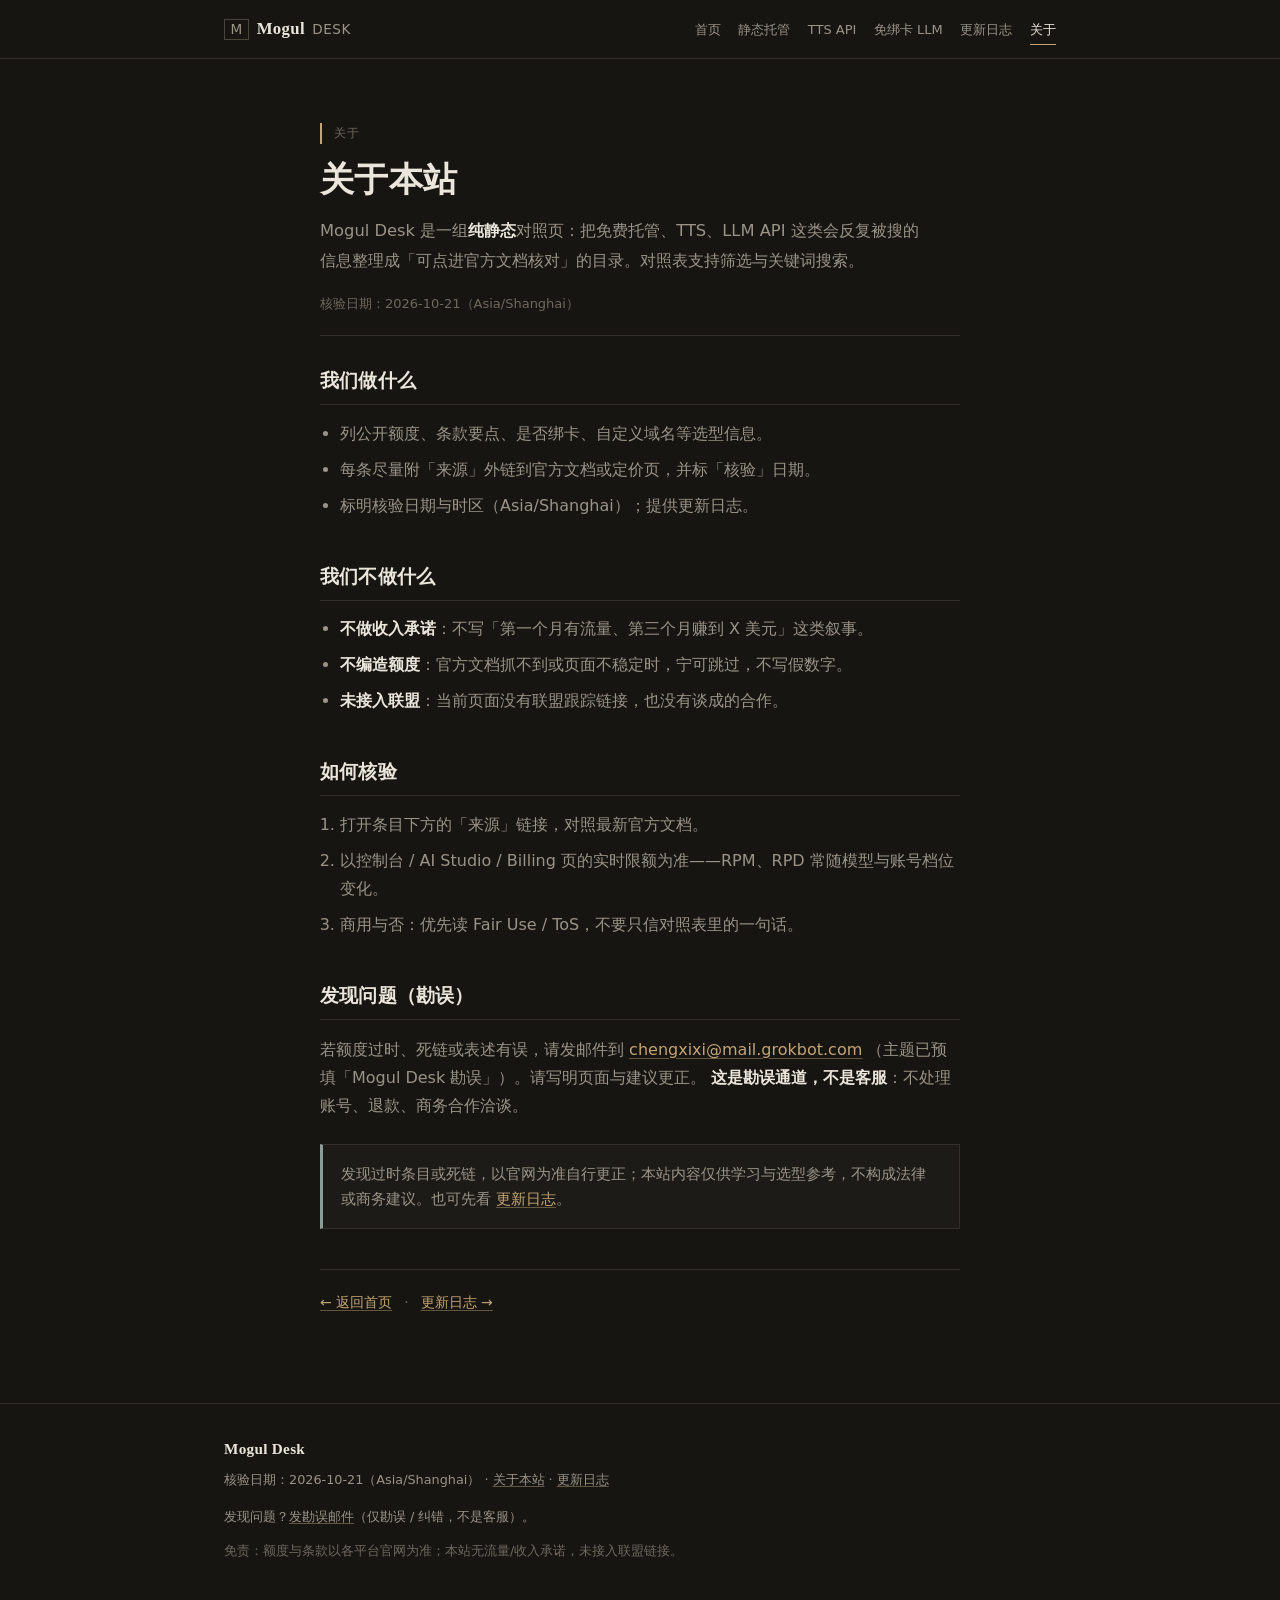
==== commit 9fb6302c: "style: de-AI editorial ink desk redesign Replace glass/purple SaaS chrome with warm-ink magazine lay" ====
--- a/pages/about.html
+++ b/pages/about.html
@@ -5,7 +5,7 @@
   <meta name="viewport" content="width=device-width, initial-scale=1" />
   <title>关于 Mogul Desk</title>
   <meta name="description" content="Mogul Desk 是什么：可核验的开发者实用对照站。不做收入承诺，如何核对数字，如何提交勘误。" />
-  <meta name="theme-color" content="#09090b" />
+  <meta name="theme-color" content="#161512" />
   <link rel="icon" href="../assets/favicon.svg" type="image/svg+xml" />
   <meta property="og:title" content="关于 Mogul Desk" />
   <meta property="og:description" content="可核验的开发者实用对照站。不做收入承诺；如何核对数字与提交勘误。" />
@@ -37,7 +37,7 @@
 
   <main id="main" class="wrap" tabindex="-1">
     <section class="hero hero--page">
-      <span class="badge">说明</span>
+      <span class="badge">关于</span>
       <h1>关于本站</h1>
       <p class="lead">
         Mogul Desk 是一组<strong>纯静态</strong>对照页：把免费托管、TTS、LLM API 这类会反复被搜的信息整理成「可点进官方文档核对」的目录。对照表支持筛选与关键词搜索。
--- a/assets/styles.css
+++ b/assets/styles.css
@@ -1,38 +1,28 @@
-/* Mogul Desk — dark docs aesthetic (Linear / Vercel–inspired) */
+/* Mogul Desk — editorial / ink desk (human-edited magazine, not SaaS landing) */
 
 :root {
-  --bg: #09090b;
-  --bg-glow: #0f1020;
-  --surface: #111113;
-  --surface-2: #18181b;
-  --surface-3: #1c1c1f;
-  --text: #ededef;
-  --muted: #8b8b93;
-  --faint: #5c5c66;
-  --accent: #8b9cf7;
-  --accent-hover: #a8b4ff;
-  --accent-soft: rgba(139, 156, 247, 0.14);
-  --accent-ring: rgba(139, 156, 247, 0.45);
-  --ok: #34d399;
-  --ok-soft: rgba(52, 211, 153, 0.12);
-  --warn: #fbbf24;
-  --warn-soft: rgba(251, 191, 36, 0.12);
-  --bad: #f87171;
-  --bad-soft: rgba(248, 113, 113, 0.12);
-  --border: rgba(255, 255, 255, 0.08);
-  --border-strong: rgba(255, 255, 255, 0.14);
-  --shadow-sm: 0 1px 0 rgba(255, 255, 255, 0.04) inset, 0 1px 2px rgba(0, 0, 0, 0.35);
-  --shadow-md: 0 0 0 1px var(--border), 0 8px 24px -12px rgba(0, 0, 0, 0.55);
-  --radius: 12px;
-  --radius-sm: 8px;
-  --radius-xs: 6px;
-  --header-h: 3.5rem;
-  --wrap: 52rem;
-  --wrap-wide: 58rem;
-  --font: ui-sans-serif, system-ui, -apple-system, "Segoe UI", "PingFang SC",
-    "Hiragino Sans GB", "Noto Sans SC", "Microsoft YaHei", sans-serif;
+  --bg: #161512;
+  --surface: #1d1b18;
+  --surface-2: #24221e;
+  --text: #ebe6dc;
+  --muted: #9a9488;
+  --faint: #6e695f;
+  --accent: #c4a574;          /* warm brass — links, not neon */
+  --accent-hover: #d4b888;
+  --ink: #8a9e96;             /* muted ink teal for secondary marks */
+  --ok: #8faf8a;
+  --warn: #c9a66b;
+  --bad: #c4847a;
+  --border: #322f2a;
+  --border-strong: #4a453c;
+  --header-h: 3.25rem;
+  --wrap: 40rem;
+  --wrap-wide: 52rem;
+  --serif: "Songti SC", "Songti TC", "Noto Serif SC", "Source Han Serif SC",
+    "STSong", "SimSun", "Georgia", "Times New Roman", serif;
+  --sans: system-ui, -apple-system, "Segoe UI", "PingFang SC", "Hiragino Sans GB",
+    "Noto Sans SC", "Microsoft YaHei", sans-serif;
   --mono: ui-monospace, "SF Mono", "Cascadia Code", Menlo, Consolas, monospace;
-  --ease: 160ms cubic-bezier(0.2, 0.8, 0.2, 1);
 }
 
 *,
@@ -40,52 +30,42 @@
 *::after { box-sizing: border-box; }
 
 html {
-  scroll-behavior: smooth;
   color-scheme: dark;
 }
 
 body {
   margin: 0;
   min-height: 100vh;
-  font-family: var(--font);
+  font-family: var(--sans);
   background: var(--bg);
   color: var(--text);
-  line-height: 1.65;
-  font-size: 15.5px;
+  line-height: 1.75;
+  font-size: 16px;
   -webkit-font-smoothing: antialiased;
   -moz-osx-font-smoothing: grayscale;
   -webkit-text-size-adjust: 100%;
   text-rendering: optimizeLegibility;
 }
 
-/* subtle page wash */
-body::before {
-  content: "";
-  pointer-events: none;
-  position: fixed;
-  inset: 0;
-  z-index: -1;
-  background:
-    radial-gradient(ellipse 80% 50% at 50% -20%, rgba(139, 156, 247, 0.12), transparent 55%),
-    radial-gradient(ellipse 50% 40% at 100% 0%, rgba(52, 211, 153, 0.04), transparent 45%),
-    var(--bg);
-}
-
 ::selection {
-  background: rgba(139, 156, 247, 0.35);
+  background: rgba(196, 165, 116, 0.35);
   color: #fff;
 }
 
 a {
   color: var(--accent);
-  text-decoration: none;
-  transition: color var(--ease);
-}
-a:hover { color: var(--accent-hover); }
+  text-decoration: underline;
+  text-decoration-thickness: 1px;
+  text-underline-offset: 0.18em;
+  text-decoration-color: rgba(196, 165, 116, 0.45);
+}
+a:hover {
+  color: var(--accent-hover);
+  text-decoration-color: var(--accent-hover);
+}
 a:focus-visible {
-  outline: 2px solid var(--accent-ring);
+  outline: 1px solid var(--accent);
   outline-offset: 3px;
-  border-radius: 3px;
 }
 
 img { max-width: 100%; height: auto; }
@@ -100,100 +80,116 @@
   width: min(var(--wrap-wide), calc(100% - 2.5rem));
 }
 
-/* ——— Header ——— */
+/* ——— Header: solid bar, no glass ——— */
 header.site {
   position: sticky;
   top: 0;
   z-index: 40;
   border-bottom: 1px solid var(--border);
-  background: rgba(9, 9, 11, 0.72);
-  backdrop-filter: saturate(140%) blur(14px);
-  -webkit-backdrop-filter: saturate(140%) blur(14px);
-}
+  background: var(--bg);
+}
+
 header.site .inner {
   width: min(var(--wrap-wide), calc(100% - 2.5rem));
   margin: 0 auto;
   min-height: var(--header-h);
   display: flex;
-  align-items: center;
+  align-items: baseline;
   justify-content: space-between;
-  gap: 1rem;
-  padding: 0.65rem 0;
+  gap: 1.25rem;
+  padding: 0.85rem 0;
   flex-wrap: wrap;
 }
 
 .logo {
   display: inline-flex;
-  align-items: center;
-  gap: 0.55rem;
-  font-weight: 650;
-  font-size: 0.95rem;
-  letter-spacing: -0.02em;
+  align-items: baseline;
+  gap: 0.45rem;
+  font-family: var(--serif);
+  font-weight: 600;
+  font-size: 1.05rem;
+  letter-spacing: 0.02em;
   color: var(--text);
   text-decoration: none;
 }
-.logo:hover { color: var(--text); }
+.logo:hover {
+  color: var(--text);
+  text-decoration: none;
+}
 .logo-mark {
-  display: inline-grid;
-  place-items: center;
-  width: 1.55rem;
-  height: 1.55rem;
-  border-radius: 7px;
-  background: linear-gradient(145deg, #2a2f55 0%, #1a1b2e 100%);
-  border: 1px solid rgba(139, 156, 247, 0.35);
+  display: inline-block;
+  font-family: var(--serif);
+  font-size: 0.85rem;
+  font-weight: 700;
   color: var(--accent);
-  font-size: 0.72rem;
-  font-weight: 700;
-  letter-spacing: 0;
-  box-shadow: var(--shadow-sm);
-}
-.logo span { color: var(--muted); font-weight: 500; }
-
+  border: 1px solid var(--border-strong);
+  padding: 0.05rem 0.35rem;
+  line-height: 1.3;
+  background: transparent;
+  border-radius: 0;
+  box-shadow: none;
+}
+.logo span {
+  color: var(--muted);
+  font-weight: 500;
+  font-family: var(--sans);
+  font-size: 0.85rem;
+  letter-spacing: 0.04em;
+  text-transform: uppercase;
+}
+
+/* plain text nav — underline current */
 nav {
   display: flex;
   flex-wrap: wrap;
   align-items: center;
-  gap: 0.2rem;
+  gap: 0.15rem 1.1rem;
 }
 nav a {
   color: var(--muted);
   font-size: 0.8125rem;
+  font-weight: 400;
+  padding: 0.15rem 0;
+  text-decoration: none;
+  border-bottom: 1px solid transparent;
+  border-radius: 0;
+  background: none;
+}
+nav a:hover {
+  color: var(--text);
+  background: none;
+  text-decoration: none;
+  border-bottom-color: var(--border-strong);
+}
+nav a[aria-current="page"] {
+  color: var(--text);
+  background: none;
+  box-shadow: none;
+  border-bottom-color: var(--accent);
   font-weight: 500;
-  padding: 0.35rem 0.65rem;
-  border-radius: 999px;
-  text-decoration: none;
-  transition: color var(--ease), background var(--ease);
-}
-nav a:hover {
-  color: var(--text);
-  background: rgba(255, 255, 255, 0.04);
-  text-decoration: none;
-}
-nav a[aria-current="page"] {
-  color: var(--text);
-  background: var(--accent-soft);
-  box-shadow: inset 0 0 0 1px rgba(139, 156, 247, 0.28);
 }
 
 /* ——— Hero ——— */
 .hero {
-  position: relative;
-  padding: 2.75rem 0 1.5rem;
+  padding: 2rem 0 1.25rem;
+  border-bottom: 1px solid var(--border);
+  margin-bottom: 0.5rem;
 }
 .hero h1 {
-  font-size: clamp(1.75rem, 4.2vw, 2.45rem);
-  font-weight: 650;
-  letter-spacing: -0.035em;
-  line-height: 1.18;
-  margin: 0 0 0.9rem;
-  max-width: 14em;
+  font-family: var(--serif);
+  font-size: clamp(1.65rem, 4vw, 2.15rem);
+  font-weight: 600;
+  letter-spacing: 0.01em;
+  line-height: 1.35;
+  margin: 0 0 0.85rem;
+  max-width: 18em;
 }
 .hero--page h1 { max-width: 22ch; }
 .hero p.lead {
   color: var(--muted);
-  font-size: 1.0625rem;
-  line-height: 1.7;
-  margin: 0 0 1.35rem;
+  font-size: 1.02rem;
+  line-height: 1.8;
+  margin: 0 0 1.1rem;
   max-width: 38rem;
 }
 .hero p.lead strong { color: var(--text); font-weight: 600; }
@@ -201,109 +197,136 @@
 .meta {
   display: flex;
   flex-wrap: wrap;
-  gap: 0.45rem;
+  gap: 0.75rem 1.25rem;
+  font-size: 0.8125rem;
+  color: var(--faint);
+  font-variant-numeric: tabular-nums;
 }
 .meta span,
 .chip {
-  display: inline-flex;
-  align-items: center;
-  gap: 0.35rem;
-  padding: 0.28rem 0.7rem;
-  border-radius: 999px;
+  display: inline;
+  padding: 0;
+  border: none;
+  border-radius: 0;
+  background: none;
+  color: var(--faint);
+  font-size: inherit;
+  font-weight: 400;
+}
+.meta span::before {
+  content: "·";
+  margin-right: 0.65rem;
+  color: var(--border-strong);
+}
+.meta span:first-child::before { content: none; margin: 0; }
+
+/* badge → 编者按 label */
+.badge {
+  display: block;
+  width: fit-content;
+  margin: 0 0 0.75rem;
+  padding: 0 0 0 0.75rem;
+  border: none;
+  border-left: 2px solid var(--accent);
+  border-radius: 0;
+  background: none;
+  color: var(--faint);
   font-size: 0.75rem;
   font-weight: 500;
-  color: var(--muted);
+  letter-spacing: 0.08em;
+  text-transform: uppercase;
+}
+.badge::before { display: none; content: none; }
+
+/* ——— Cards: divider / left rule, no float ——— */
+.card-grid {
+  display: grid;
+  grid-template-columns: 1fr;
+  gap: 0;
+  margin: 0.5rem 0 2rem;
+  border-top: 1px solid var(--border);
+}
+.card {
+  position: relative;
+  display: flex;
+  flex-direction: column;
+  background: transparent;
+  border: none;
+  border-bottom: 1px solid var(--border);
+  border-radius: 0;
+  padding: 1.35rem 0 1.35rem 1rem;
+  border-left: 2px solid transparent;
+  box-shadow: none;
+  transition: none;
+}
+.card:hover {
+  border-left-color: var(--accent);
+  background: transparent;
+  transform: none;
+  box-shadow: none;
+}
+.card h2,
+.card h3 {
+  margin: 0 0 0.4rem;
+  font-family: var(--serif);
+  font-size: 1.12rem;
+  font-weight: 600;
+  letter-spacing: 0.01em;
+  color: var(--text);
+}
+.card p {
+  margin: 0;
+  color: var(--muted);
+  font-size: 0.925rem;
+  line-height: 1.7;
+  flex: 1;
+}
+.card a.cta {
+  display: inline;
+  margin-top: 0.85rem;
+  font-weight: 500;
+  font-size: 0.875rem;
+  width: fit-content;
+}
+.card a.cta::after {
+  content: " →";
+  transition: none;
+}
+.card:hover a.cta::after { transform: none; }
+
+@media (min-width: 640px) {
+  .card-grid {
+    grid-template-columns: repeat(3, 1fr);
+    gap: 0;
+    border: 1px solid var(--border);
+  }
+  .card {
+    padding: 1.25rem 1.15rem;
+    border-bottom: none;
+    border-left: 1px solid var(--border);
+    border-right: none;
+  }
+  .card:first-child { border-left: none; }
+  .card:hover {
+    border-left-color: var(--border);
+    box-shadow: inset 3px 0 0 var(--accent);
+  }
+  .card:first-child:hover {
+    box-shadow: inset 3px 0 0 var(--accent);
+  }
+}
+
+/* ——— Note / 编者按 callout ——— */
+.note {
+  position: relative;
   background: var(--surface);
   border: 1px solid var(--border);
-}
-
-.badge {
-  display: inline-flex;
-  align-items: center;
-  gap: 0.35rem;
-  padding: 0.22rem 0.65rem;
-  border-radius: 999px;
-  background: var(--accent-soft);
-  color: var(--accent-hover);
-  font-size: 0.72rem;
-  font-weight: 600;
-  letter-spacing: 0.02em;
-  margin-bottom: 0.85rem;
-  border: 1px solid rgba(139, 156, 247, 0.22);
-}
-.badge::before {
-  content: "";
-  width: 0.4rem;
-  height: 0.4rem;
-  border-radius: 50%;
-  background: var(--accent);
-  box-shadow: 0 0 0 3px rgba(139, 156, 247, 0.2);
-}
-
-/* ——— Cards ——— */
-.card-grid {
-  display: grid;
-  grid-template-columns: repeat(auto-fit, minmax(16.5rem, 1fr));
-  gap: 0.9rem;
-  margin: 1.25rem 0 2rem;
-}
-.card {
-  position: relative;
-  display: flex;
-  flex-direction: column;
-  background: var(--surface);
-  border: 1px solid var(--border);
-  border-radius: var(--radius);
-  padding: 1.25rem 1.3rem 1.2rem;
-  box-shadow: var(--shadow-sm);
-  transition: border-color var(--ease), transform var(--ease), box-shadow var(--ease), background var(--ease);
-}
-.card:hover {
-  border-color: var(--border-strong);
-  background: var(--surface-2);
-  transform: translateY(-1px);
-  box-shadow: var(--shadow-md);
-}
-.card h2,
-.card h3 {
-  margin: 0 0 0.45rem;
-  font-size: 1.02rem;
-  font-weight: 600;
-  letter-spacing: -0.02em;
-  color: var(--text);
-}
-.card p {
-  margin: 0;
-  color: var(--muted);
-  font-size: 0.9rem;
-  line-height: 1.6;
-  flex: 1;
-}
-.card a.cta {
-  display: inline-flex;
-  align-items: center;
-  gap: 0.3rem;
-  margin-top: 1.05rem;
-  font-weight: 600;
-  font-size: 0.875rem;
-  text-decoration: none;
-}
-.card a.cta::after {
-  content: "→";
-  transition: transform var(--ease);
-}
-.card:hover a.cta::after { transform: translateX(3px); }
-
-/* ——— Note callout ——— */
-.note {
-  position: relative;
-  background: linear-gradient(180deg, rgba(139, 156, 247, 0.07), rgba(139, 156, 247, 0.03));
-  border: 1px solid rgba(139, 156, 247, 0.18);
-  border-radius: var(--radius);
-  padding: 1rem 1.15rem 1rem 1.2rem;
-  color: var(--muted);
-  font-size: 0.9rem;
-  line-height: 1.65;
+  border-left: 3px solid var(--ink);
+  border-radius: 0;
+  padding: 1rem 1.15rem;
+  color: var(--muted);
+  font-size: 0.925rem;
+  line-height: 1.75;
   margin: 1.5rem 0;
 }
 .note strong { color: var(--text); font-weight: 600; }
@@ -313,26 +336,29 @@
 }
 .note li + li { margin-top: 0.25rem; }
 
-/* ——— Typography blocks ——— */
+/* ——— Typography ——— */
 h2 {
-  font-size: 1.15rem;
+  font-family: var(--serif);
+  font-size: 1.2rem;
   font-weight: 600;
-  letter-spacing: -0.025em;
-  margin: 2.25rem 0 0.85rem;
+  letter-spacing: 0.01em;
+  margin: 2.5rem 0 0.9rem;
   scroll-margin-top: calc(var(--header-h) + 1rem);
   color: var(--text);
-}
-h2:first-of-type { margin-top: 1.5rem; }
+  padding-bottom: 0.4rem;
+  border-bottom: 1px solid var(--border);
+}
+h2:first-of-type { margin-top: 1.75rem; }
 
 main.wrap > ul,
 main.wrap > ol {
   color: var(--muted);
-  padding-left: 1.2rem;
+  padding-left: 1.25rem;
   margin: 0.5rem 0 1.25rem;
   max-width: 40rem;
 }
 main.wrap > ul li + li,
-main.wrap > ol li + li { margin-top: 0.45rem; }
+main.wrap > ol li + li { margin-top: 0.5rem; }
 main.wrap > ul strong,
 main.wrap > ol strong { color: var(--text); }
 
@@ -342,37 +368,28 @@
 }
 .prose strong { color: var(--text); }
 
-/* ——— Tables ——— */
+/* ——— Tables: print compare sheet ——— */
 .table-scroll {
   width: 100%;
   overflow-x: auto;
   -webkit-overflow-scrolling: touch;
   margin: 0.85rem 0 1.75rem;
-  border-radius: var(--radius);
-  border: 1px solid var(--border);
+  border-radius: 0;
+  border: 1px solid var(--border-strong);
   background: var(--surface);
-  box-shadow: var(--shadow-sm);
-  /* fade hint on overflow edges */
-  background-image:
-    linear-gradient(to right, var(--surface), var(--surface)),
-    linear-gradient(to right, var(--surface), var(--surface)),
-    linear-gradient(to right, rgba(0, 0, 0, 0.35), transparent),
-    linear-gradient(to left, rgba(0, 0, 0, 0.35), transparent);
-  background-position: left center, right center, left center, right center;
-  background-repeat: no-repeat;
-  background-size: 2rem 100%, 2rem 100%, 1rem 100%, 1rem 100%;
-  background-attachment: local, local, scroll, scroll;
+  box-shadow: none;
+  background-image: none;
 }
 .table-scroll:focus { outline: none; }
 .table-scroll:focus-visible {
-  outline: 2px solid var(--accent-ring);
+  outline: 1px solid var(--accent);
   outline-offset: 2px;
 }
 
 table.compare {
   width: 100%;
   min-width: 36rem;
-  border-collapse: separate;
+  border-collapse: collapse;
   border-spacing: 0;
   font-size: 0.875rem;
   background: transparent;
@@ -380,8 +397,8 @@
 table.compare th,
 table.compare td {
   text-align: left;
-  padding: 0.8rem 1rem;
-  border-bottom: 1px solid var(--border);
+  padding: 0.65rem 0.85rem;
+  border: 1px solid var(--border);
   vertical-align: top;
 }
 table.compare th {
@@ -389,115 +406,105 @@
   top: 0;
   z-index: 2;
   background: var(--surface-2);
-  color: var(--faint);
+  color: var(--text);
   font-weight: 600;
-  font-size: 0.72rem;
-  text-transform: uppercase;
-  letter-spacing: 0.06em;
+  font-size: 0.75rem;
+  text-transform: none;
+  letter-spacing: 0.02em;
   white-space: nowrap;
   border-bottom: 1px solid var(--border-strong);
 }
 table.compare tbody tr:nth-child(even) td {
-  background: rgba(255, 255, 255, 0.015);
+  background: transparent;
 }
 table.compare tbody tr:hover td {
-  background: rgba(139, 156, 247, 0.06);
-}
-table.compare tr:last-child td { border-bottom: none; }
+  background: transparent;
+}
 table.compare td:first-child {
-  font-weight: 550;
+  font-weight: 600;
   color: var(--text);
   white-space: nowrap;
 }
 table.compare td:first-child a {
   color: var(--text);
-  text-decoration: none;
-  border-bottom: 1px solid transparent;
-  transition: border-color var(--ease), color var(--ease);
+  text-decoration: underline;
+  text-decoration-color: rgba(196, 165, 116, 0.4);
+  border-bottom: none;
 }
 table.compare td:first-child a:hover {
   color: var(--accent-hover);
-  border-bottom-color: rgba(168, 180, 255, 0.45);
-}
-
-/* status pills */
+  text-decoration-color: var(--accent-hover);
+}
+
+/* status: plain labels, not neon pills */
 .pill {
-  display: inline-flex;
-  align-items: flex-start;
-  max-width: 18rem;
-  padding: 0.22rem 0.55rem;
-  border-radius: 999px;
-  font-size: 0.75rem;
-  font-weight: 550;
-  line-height: 1.45;
+  display: inline;
+  max-width: none;
+  padding: 0;
+  border-radius: 0;
+  font-size: 0.8125rem;
+  font-weight: 500;
+  line-height: 1.5;
   white-space: normal;
-  border: 1px solid transparent;
-}
-.pill-ok {
-  color: var(--ok);
-  background: var(--ok-soft);
-  border-color: rgba(52, 211, 153, 0.22);
-}
-.pill-warn {
-  color: var(--warn);
-  background: var(--warn-soft);
-  border-color: rgba(251, 191, 36, 0.22);
-}
-.pill-bad {
-  color: var(--bad);
-  background: var(--bad-soft);
-  border-color: rgba(248, 113, 113, 0.22);
-}
-
-/* fallback if a cell still has tag-* without inner pill */
+  border: none;
+  background: none;
+}
+.pill-ok { color: var(--ok); background: none; border: none; }
+.pill-warn { color: var(--warn); background: none; border: none; }
+.pill-bad { color: var(--bad); background: none; border: none; }
+
 td.tag-ok { color: var(--ok); }
 td.tag-warn { color: var(--warn); }
 td.tag-bad { color: var(--bad); }
 
-/* ——— Entry cards ——— */
+/* ——— Entry blocks ——— */
 .entry {
-  background: var(--surface);
-  border: 1px solid var(--border);
-  border-radius: var(--radius);
-  padding: 1.35rem 1.4rem 1.25rem;
-  margin: 1rem 0;
-  box-shadow: var(--shadow-sm);
-  transition: border-color var(--ease);
+  background: transparent;
+  border: none;
+  border-top: 1px solid var(--border);
+  border-radius: 0;
+  padding: 1.5rem 0 1.35rem;
+  margin: 0;
+  box-shadow: none;
+  transition: none;
   scroll-margin-top: calc(var(--header-h) + 1rem);
 }
-.entry:hover { border-color: var(--border-strong); }
+.entry:hover { border-color: var(--border); }
 .entry:target {
-  border-color: rgba(139, 156, 247, 0.45);
-  box-shadow: 0 0 0 1px rgba(139, 156, 247, 0.25), var(--shadow-md);
+  border-top-color: var(--accent);
+  box-shadow: none;
+  padding-left: 0.75rem;
+  border-left: 2px solid var(--accent);
 }
 .entry h3 {
-  margin: 0 0 0.4rem;
-  font-size: 1.08rem;
+  margin: 0 0 0.35rem;
+  font-family: var(--serif);
+  font-size: 1.15rem;
   font-weight: 600;
-  letter-spacing: -0.02em;
+  letter-spacing: 0.01em;
 }
 .entry .one-liner {
   color: var(--muted);
   margin: 0 0 1rem;
-  font-size: 0.925rem;
-  line-height: 1.6;
+  font-size: 0.95rem;
+  line-height: 1.7;
 }
 .entry dl {
   display: grid;
   grid-template-columns: 6.5rem minmax(0, 1fr);
-  gap: 0.55rem 1rem;
+  gap: 0.5rem 1rem;
   margin: 0;
   font-size: 0.9rem;
-  padding-top: 0.15rem;
-  border-top: 1px solid var(--border);
+  padding-top: 0.75rem;
+  border-top: 1px dashed var(--border);
 }
 .entry dt {
   color: var(--faint);
   font-size: 0.78rem;
-  font-weight: 600;
-  text-transform: uppercase;
-  letter-spacing: 0.04em;
-  padding-top: 0.15rem;
+  font-weight: 500;
+  text-transform: none;
+  letter-spacing: 0.02em;
+  padding-top: 0.1rem;
 }
 .entry dd {
   margin: 0;
@@ -506,61 +513,55 @@
 .entry dd strong { color: var(--text); font-weight: 600; }
 .entry .sources {
   margin-top: 1rem;
-  padding-top: 0.85rem;
-  border-top: 1px solid var(--border);
+  padding-top: 0.75rem;
+  border-top: 1px dashed var(--border);
   font-size: 0.8rem;
   color: var(--faint);
+  display: flex;
+  flex-wrap: wrap;
+  align-items: baseline;
+  gap: 0.35rem 1rem;
+}
+.entry .sources a {
+  display: inline;
+  padding: 0;
+  border-radius: 0;
+  background: none;
+  border: none;
+  color: var(--accent);
+  font-weight: 400;
+}
+.entry .sources a:hover {
+  background: none;
+  border: none;
+  color: var(--accent-hover);
+}
+
+/* ——— Pager ——— */
+.pager {
   display: flex;
   flex-wrap: wrap;
   align-items: center;
-  gap: 0.35rem 0.65rem;
-}
-.entry .sources a {
-  display: inline-flex;
-  align-items: center;
-  padding: 0.2rem 0.55rem;
-  border-radius: 999px;
-  background: rgba(255, 255, 255, 0.03);
-  border: 1px solid var(--border);
-  color: var(--accent);
-  font-weight: 500;
-  transition: background var(--ease), border-color var(--ease), color var(--ease);
-}
-.entry .sources a:hover {
-  background: var(--accent-soft);
-  border-color: rgba(139, 156, 247, 0.3);
-  color: var(--accent-hover);
-  text-decoration: none;
-}
-
-/* ——— Pager ——— */
-.pager {
-  display: flex;
-  flex-wrap: wrap;
-  align-items: center;
-  gap: 0.65rem 0.35rem;
-  margin: 2.25rem 0 0.5rem;
-  padding: 1rem 0 0;
+  gap: 0.5rem 0.75rem;
+  margin: 2.5rem 0 0.5rem;
+  padding: 1.25rem 0 0;
   border-top: 1px solid var(--border);
   font-size: 0.875rem;
   color: var(--faint);
 }
 .pager a {
-  display: inline-flex;
-  align-items: center;
-  padding: 0.4rem 0.75rem;
-  border-radius: 999px;
-  border: 1px solid var(--border);
-  background: var(--surface);
-  color: var(--muted);
-  font-weight: 500;
-  transition: color var(--ease), border-color var(--ease), background var(--ease);
+  display: inline;
+  padding: 0;
+  border-radius: 0;
+  border: none;
+  background: none;
+  color: var(--accent);
+  font-weight: 400;
 }
 .pager a:hover {
-  color: var(--text);
-  border-color: var(--border-strong);
-  background: var(--surface-2);
-  text-decoration: none;
+  color: var(--accent-hover);
+  background: none;
+  border: none;
 }
 
 /* ——— Footer ——— */
@@ -568,35 +569,41 @@
   border-top: 1px solid var(--border);
   color: var(--faint);
   font-size: 0.8rem;
-  padding: 2rem 0 2.5rem;
+  padding: 2rem 0 2.75rem;
   margin-top: 1rem;
 }
 footer.site .wrap {
   padding-top: 0;
   padding-bottom: 0;
   display: grid;
-  gap: 0.35rem;
+  gap: 0.4rem;
 }
 footer.site .footer-brand {
+  font-family: var(--serif);
   color: var(--text);
   font-weight: 600;
-  font-size: 0.875rem;
-  letter-spacing: -0.02em;
+  font-size: 0.95rem;
+  letter-spacing: 0.02em;
   margin: 0;
 }
 footer.site .footer-meta { margin: 0; color: var(--muted); }
-footer.site .footer-disclaimer { margin: 0.35rem 0 0; color: var(--faint); max-width: 40rem; line-height: 1.55; }
+footer.site .footer-disclaimer {
+  margin: 0.4rem 0 0;
+  color: var(--faint);
+  max-width: 40rem;
+  line-height: 1.6;
+}
 footer.site a { color: var(--muted); }
 footer.site a:hover { color: var(--accent-hover); }
 
 code, .mono {
   font-family: var(--mono);
   font-size: 0.86em;
-  background: rgba(255, 255, 255, 0.05);
+  background: var(--surface);
   border: 1px solid var(--border);
-  padding: 0.1em 0.38em;
-  border-radius: 5px;
-  color: #d4d4dc;
+  padding: 0.08em 0.32em;
+  border-radius: 0;
+  color: var(--text);
 }
 
 /* ——— Mobile ——— */
@@ -607,36 +614,22 @@
     width: calc(100% - 1.5rem);
   }
   .wrap { padding: 1.35rem 0 3rem; }
-  .hero { padding: 1.75rem 0 1rem; }
+  .hero { padding: 1.5rem 0 1rem; }
   .hero h1 { max-width: none; }
   nav {
     width: 100%;
-    gap: 0.15rem;
-  }
-  nav a {
-    font-size: 0.75rem;
-    padding: 0.3rem 0.5rem;
-  }
-  .entry {
-    padding: 1.1rem 1.05rem;
-  }
+    gap: 0.35rem 0.9rem;
+  }
+  nav a { font-size: 0.75rem; }
   .entry dl {
     grid-template-columns: 1fr;
     gap: 0.2rem;
   }
-  .entry dt {
-    margin-top: 0.55rem;
-  }
+  .entry dt { margin-top: 0.55rem; }
   .entry dt:first-of-type { margin-top: 0.15rem; }
   table.compare { min-width: 32rem; font-size: 0.8125rem; }
   table.compare th,
-  table.compare td { padding: 0.7rem 0.75rem; }
-  .card-grid { gap: 0.75rem; }
-}
-
-@media (max-width: 420px) {
-  header.site .inner { gap: 0.5rem; }
-  .logo { font-size: 0.9rem; }
+  table.compare td { padding: 0.55rem 0.65rem; }
 }
 
 /* ——— Print ——— */
@@ -644,38 +637,33 @@
   :root {
     --bg: #fff;
     --surface: #fff;
-    --surface-2: #f4f4f5;
-    --text: #111;
+    --surface-2: #f3f1ec;
+    --text: #1a1814;
     --muted: #444;
     --faint: #666;
-    --accent: #3730a3;
-    --accent-hover: #312e81;
-    --border: #ddd;
-    --border-strong: #ccc;
-    --ok: #047857;
-    --warn: #a16207;
-    --bad: #b91c1c;
-  }
-  body { background: #fff; color: #111; font-size: 11pt; }
-  body::before { display: none; }
+    --accent: #6b4f2a;
+    --accent-hover: #4a3518;
+    --border: #ccc;
+    --border-strong: #999;
+    --ok: #2d5a2d;
+    --warn: #7a5a18;
+    --bad: #8a3030;
+  }
+  body { background: #fff; color: #1a1814; font-size: 11pt; }
   header.site {
     position: static;
     background: #fff;
-    backdrop-filter: none;
-    border-bottom: 1px solid #ccc;
+    border-bottom: 1px solid #999;
   }
   .card, .entry, .note, .table-scroll {
     break-inside: avoid;
     box-shadow: none;
   }
-  a { color: #3730a3; text-decoration: underline; }
+  a { color: #6b4f2a; text-decoration: underline; }
   nav a[aria-current="page"] {
     background: transparent;
-    box-shadow: none;
-    text-decoration: underline;
-  }
-  .badge { border: 1px solid #3730a3; }
-  .pager a { border-color: #ccc; }
+    border-bottom: 1px solid #6b4f2a;
+  }
 }
 
 /* ——— Skip link ——— */
@@ -684,20 +672,21 @@
   left: 0.75rem;
   top: 0.75rem;
   z-index: 100;
-  padding: 0.45rem 0.85rem;
-  border-radius: var(--radius-sm);
-  background: var(--accent);
-  color: #0a0a12;
-  font-weight: 600;
+  padding: 0.4rem 0.7rem;
+  border-radius: 0;
+  background: var(--surface-2);
+  border: 1px solid var(--border-strong);
+  color: var(--text);
+  font-weight: 500;
   font-size: 0.8125rem;
+  text-decoration: none;
   transform: translateY(-160%);
-  transition: transform var(--ease);
 }
 .skip-link:focus {
   transform: translateY(0);
-  outline: 2px solid #fff;
+  outline: 1px solid var(--accent);
   outline-offset: 2px;
-  color: #0a0a12;
+  color: var(--text);
 }
 
 /* ——— Filter bar ——— */
@@ -705,11 +694,13 @@
   display: grid;
   gap: 0.85rem;
   margin: 0.75rem 0 1rem;
-  padding: 1rem 1.1rem;
-  background: var(--surface);
-  border: 1px solid var(--border);
-  border-radius: var(--radius);
-  box-shadow: var(--shadow-sm);
+  padding: 1rem 0;
+  background: transparent;
+  border: none;
+  border-top: 1px solid var(--border);
+  border-bottom: 1px solid var(--border);
+  border-radius: 0;
+  box-shadow: none;
 }
 .filter-bar-top {
   display: flex;
@@ -728,30 +719,29 @@
 }
 .filter-search label {
   font-size: 0.75rem;
-  font-weight: 600;
-  color: var(--faint);
-  text-transform: uppercase;
-  letter-spacing: 0.04em;
+  font-weight: 500;
+  color: var(--faint);
+  text-transform: none;
+  letter-spacing: 0.02em;
 }
 .filter-search input[type="search"] {
   flex: 1 1 12rem;
   min-width: 0;
   appearance: none;
   -webkit-appearance: none;
-  background: var(--bg);
-  border: 1px solid var(--border);
-  border-radius: var(--radius-sm);
-  color: var(--text);
-  padding: 0.5rem 0.75rem;
+  background: var(--surface);
+  border: 1px solid var(--border-strong);
+  border-radius: 0;
+  color: var(--text);
+  padding: 0.45rem 0.65rem;
   font: inherit;
   font-size: 0.875rem;
-  transition: border-color var(--ease), box-shadow var(--ease);
 }
 .filter-search input[type="search"]::placeholder { color: var(--faint); }
 .filter-search input[type="search"]:focus {
   outline: none;
-  border-color: rgba(139, 156, 247, 0.55);
-  box-shadow: 0 0 0 3px rgba(139, 156, 247, 0.18);
+  border-color: var(--accent);
+  box-shadow: none;
 }
 .filter-meta {
   display: flex;
@@ -765,51 +755,49 @@
   background: transparent;
   border: 1px solid var(--border);
   color: var(--muted);
-  border-radius: 999px;
-  padding: 0.28rem 0.7rem;
+  border-radius: 0;
+  padding: 0.25rem 0.6rem;
   font: inherit;
   font-size: 0.75rem;
-  font-weight: 500;
+  font-weight: 400;
   cursor: pointer;
-  transition: color var(--ease), border-color var(--ease), background var(--ease);
 }
 .filter-clear:hover {
   color: var(--text);
   border-color: var(--border-strong);
-  background: rgba(255, 255, 255, 0.04);
+  background: var(--surface);
 }
 .filter-groups {
   display: flex;
   flex-direction: column;
-  gap: 0.65rem;
+  gap: 0.55rem;
 }
 .filter-group {
   display: flex;
   flex-wrap: wrap;
   align-items: center;
-  gap: 0.4rem;
+  gap: 0.35rem;
 }
 .filter-group-label {
-  font-size: 0.72rem;
-  font-weight: 600;
-  color: var(--faint);
-  text-transform: uppercase;
-  letter-spacing: 0.04em;
-  margin-right: 0.25rem;
+  font-size: 0.75rem;
+  font-weight: 500;
+  color: var(--faint);
+  text-transform: none;
+  letter-spacing: 0.02em;
+  margin-right: 0.35rem;
   min-width: 3.5rem;
 }
 .filter-chip {
   appearance: none;
-  background: rgba(255, 255, 255, 0.03);
+  background: transparent;
   border: 1px solid var(--border);
   color: var(--muted);
-  border-radius: 999px;
-  padding: 0.3rem 0.7rem;
+  border-radius: 0;
+  padding: 0.22rem 0.55rem;
   font: inherit;
   font-size: 0.78rem;
-  font-weight: 500;
+  font-weight: 400;
   cursor: pointer;
-  transition: color var(--ease), border-color var(--ease), background var(--ease);
 }
 .filter-chip:hover {
   color: var(--text);
@@ -817,20 +805,22 @@
 }
 .filter-chip.is-active {
   color: var(--text);
-  background: var(--accent-soft);
-  border-color: rgba(139, 156, 247, 0.35);
-  box-shadow: inset 0 0 0 1px rgba(139, 156, 247, 0.15);
+  background: var(--surface-2);
+  border-color: var(--accent);
+  box-shadow: none;
 }
 .filter-chip:focus-visible {
-  outline: 2px solid var(--accent-ring);
+  outline: 1px solid var(--accent);
   outline-offset: 2px;
 }
 .filter-empty {
   margin: 0;
-  padding: 0.65rem 0.85rem;
-  border-radius: var(--radius-sm);
-  background: var(--warn-soft);
-  border: 1px solid rgba(251, 191, 36, 0.22);
+  padding: 0.55rem 0;
+  border-radius: 0;
+  background: none;
+  border: none;
+  border-left: 2px solid var(--warn);
+  padding-left: 0.75rem;
   color: var(--warn);
   font-size: 0.875rem;
 }
@@ -847,7 +837,7 @@
   align-items: center;
   gap: 0.3rem;
   font-size: 0.72rem;
-  font-weight: 500;
+  font-weight: 400;
   color: var(--faint);
   font-variant-numeric: tabular-nums;
 }
@@ -865,7 +855,7 @@
   margin-top: 0.35rem;
   font-size: 0.68rem;
   color: var(--faint);
-  font-weight: 500;
+  font-weight: 400;
 }
 
 /* ——— Changelog ——— */
@@ -873,44 +863,37 @@
   list-style: none;
   margin: 0;
   padding: 0;
-  max-width: 42rem;
+  max-width: 40rem;
 }
 .changelog li {
   position: relative;
-  padding: 1.1rem 0 1.1rem 1.15rem;
-  border-left: 2px solid var(--border);
+  padding: 1.25rem 0 1.25rem 0;
+  border-bottom: 1px solid var(--border);
+  border-left: none;
 }
 .changelog li + li { margin-top: 0; }
-.changelog li::before {
-  content: "";
-  position: absolute;
-  left: -0.35rem;
-  top: 1.35rem;
-  width: 0.55rem;
-  height: 0.55rem;
-  border-radius: 50%;
-  background: var(--accent);
-  box-shadow: 0 0 0 3px rgba(139, 156, 247, 0.2);
-}
+.changelog li::before { display: none; content: none; }
 .changelog time {
   display: block;
   font-size: 0.75rem;
-  font-weight: 600;
-  color: var(--accent-hover);
-  letter-spacing: 0.02em;
+  font-weight: 500;
+  color: var(--faint);
+  letter-spacing: 0.04em;
   margin-bottom: 0.35rem;
   font-variant-numeric: tabular-nums;
+  font-family: var(--sans);
 }
 .changelog h3 {
   margin: 0 0 0.35rem;
-  font-size: 1rem;
+  font-family: var(--serif);
+  font-size: 1.05rem;
   font-weight: 600;
-  letter-spacing: -0.02em;
+  letter-spacing: 0.01em;
 }
 .changelog p {
   margin: 0;
   color: var(--muted);
-  font-size: 0.9rem;
+  font-size: 0.925rem;
 }
 .changelog ul {
   margin: 0.45rem 0 0;
@@ -922,7 +905,7 @@
 .changelog li li::before { display: none; }
 .changelog li li + li { margin-top: 0.25rem; }
 
-/* ——— Errata note ——— */
+/* ——— Errata ——— */
 .footer-errata {
   margin: 0.5rem 0 0;
   color: var(--muted);
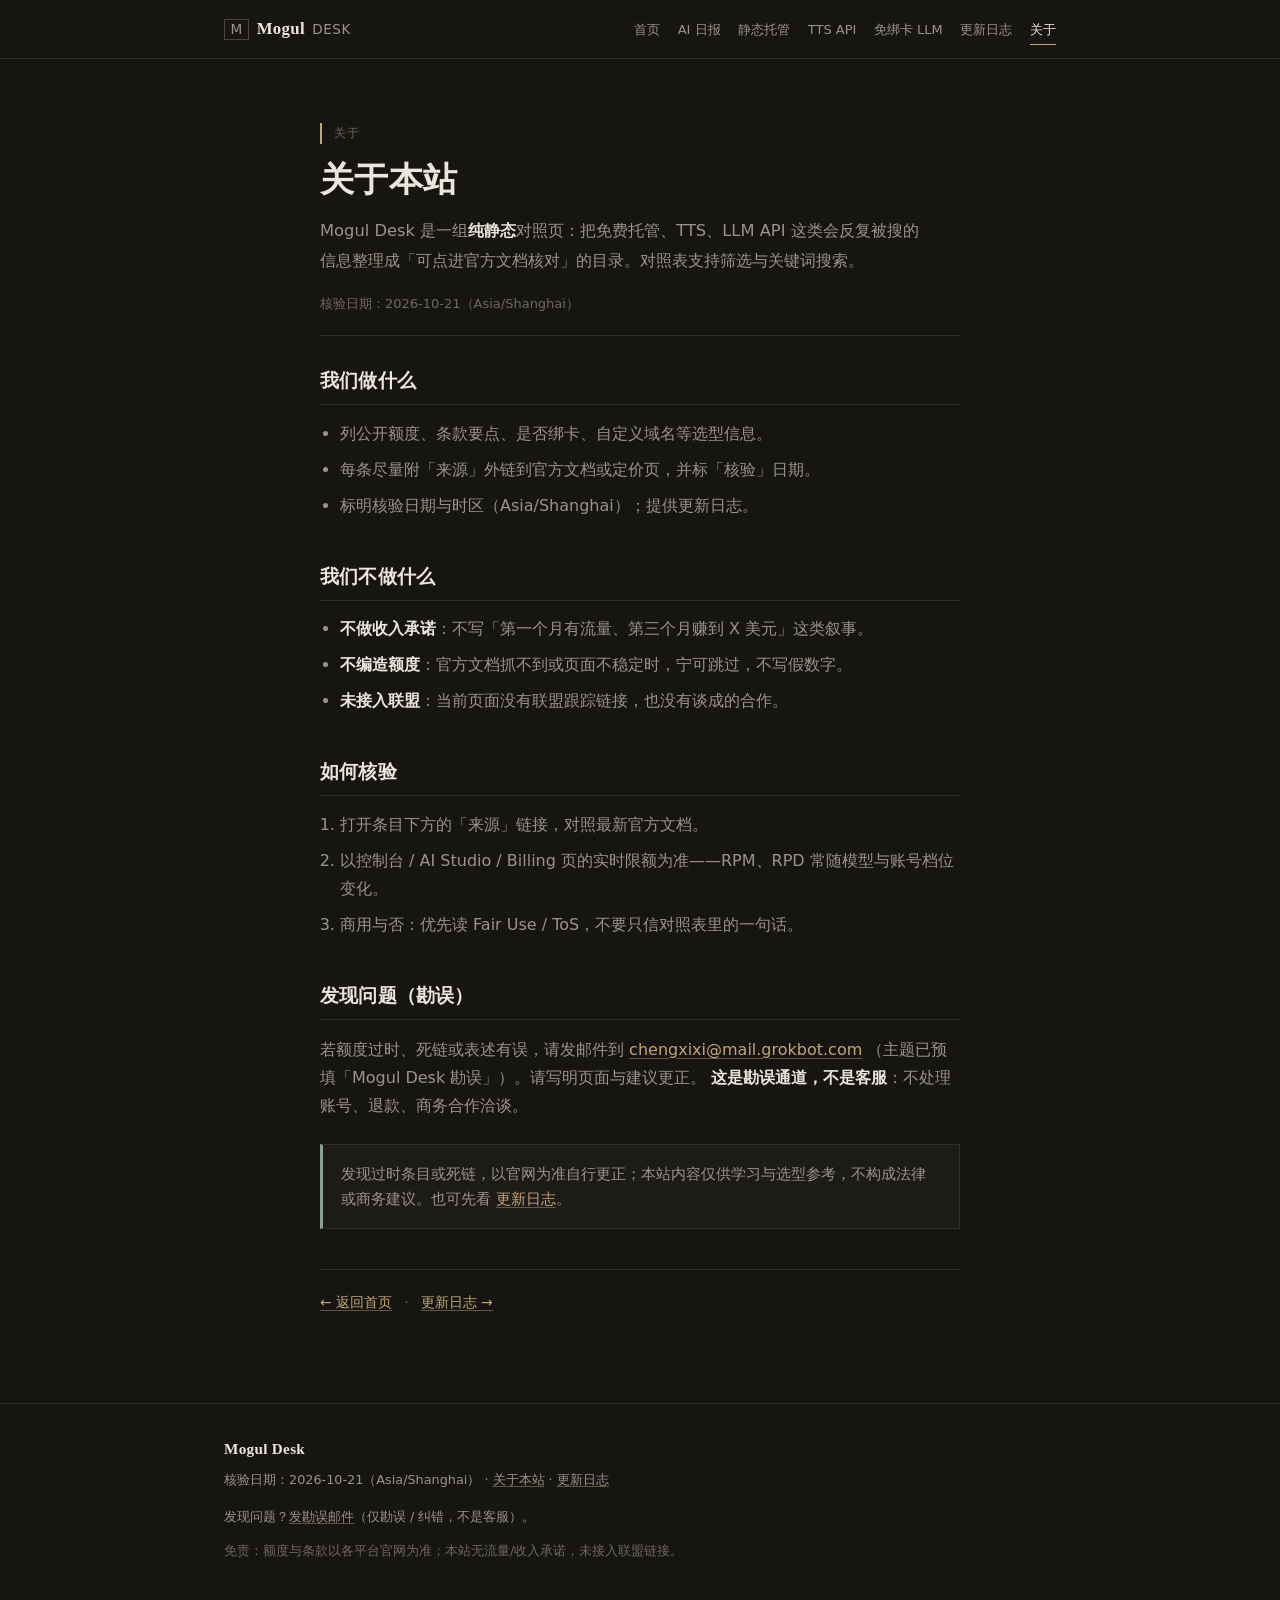
==== commit a5288431: "feat: wire AIHOT daily into Mogul Desk Add data/aihot-daily.json, build-ai-daily.py (and fetch helpe" ====
--- a/pages/about.html
+++ b/pages/about.html
@@ -24,8 +24,9 @@
   <header class="site">
     <div class="inner">
       <a class="logo" href="../index.html"><span class="logo-mark" aria-hidden="true">M</span>Mogul <span>Desk</span></a>
-      <nav aria-label="主导航">
+            <nav aria-label="主导航">
         <a href="../index.html">首页</a>
+        <a href="ai-daily.html">AI 日报</a>
         <a href="free-static-hosting.html">静态托管</a>
         <a href="free-tts-api.html">TTS API</a>
         <a href="free-llm-api-no-card.html">免绑卡 LLM</a>
--- a/assets/styles.css
+++ b/assets/styles.css
@@ -912,3 +912,77 @@
   font-size: 0.8rem;
 }
 .footer-errata a { color: var(--accent); }
+
+/* ——— AI Daily ——— */
+.daily-toc {
+  margin: 0 0 1.75rem;
+  padding: 0.75rem 0;
+  border-top: 1px solid var(--border);
+  border-bottom: 1px solid var(--border);
+  font-size: 0.9rem;
+  color: var(--muted);
+  line-height: 1.6;
+}
+.daily-toc a { margin: 0 0.05rem; }
+
+.daily-sec-full {
+  font-family: var(--sans);
+  font-size: 0.75rem;
+  font-weight: 400;
+  color: var(--faint);
+  letter-spacing: 0;
+}
+
+.daily-item {
+  padding: 1.1rem 0 1.2rem;
+  border-bottom: 1px solid var(--border);
+}
+.daily-item:last-child { border-bottom: none; }
+.daily-item h3 {
+  margin: 0 0 0.35rem;
+  font-family: var(--serif);
+  font-size: 1.05rem;
+  font-weight: 600;
+  line-height: 1.45;
+  letter-spacing: 0.01em;
+}
+.daily-item h3 a {
+  color: var(--text);
+  text-decoration-color: rgba(196, 165, 116, 0.35);
+}
+.daily-item h3 a:hover { color: var(--accent-hover); }
+
+.daily-meta {
+  margin: 0 0 0.45rem;
+  font-size: 0.78rem;
+  color: var(--faint);
+  font-variant-numeric: tabular-nums;
+}
+.daily-source { color: var(--muted); }
+
+.daily-summary {
+  margin: 0 0 0.5rem;
+  color: var(--muted);
+  font-size: 0.925rem;
+  line-height: 1.65;
+}
+
+.daily-links {
+  margin: 0;
+  font-size: 0.8rem;
+  color: var(--faint);
+}
+.daily-links a { color: var(--accent); }
+.daily-aihot {
+  color: var(--ink) !important;
+  text-decoration-color: rgba(138, 158, 150, 0.4);
+}
+
+.daily-flashes .daily-item {
+  padding: 0.7rem 0;
+}
+.daily-flashes .daily-item h3 {
+  font-size: 0.98rem;
+  font-weight: 600;
+}
+.muted { color: var(--muted); }
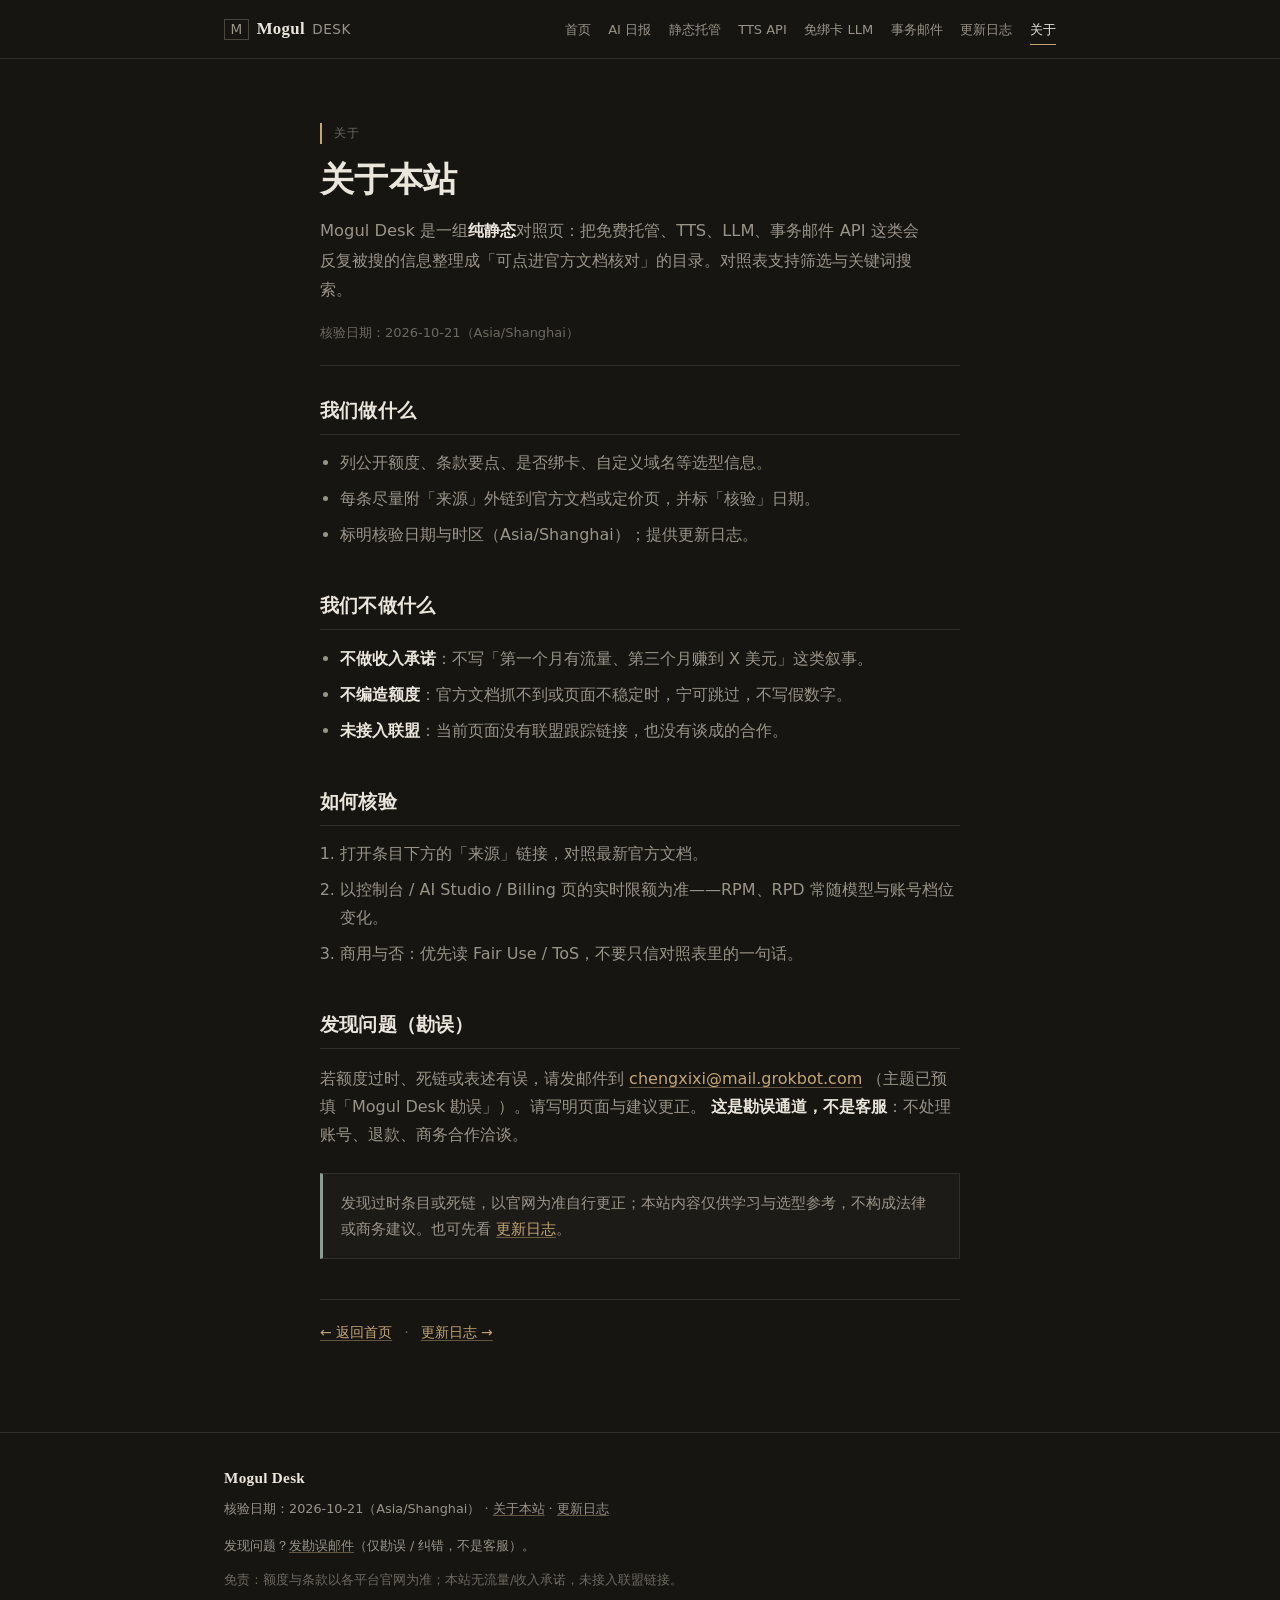
==== commit c7a15500: "feat: migrate TTS/LLM to JSON builds; add free email API compare page - data/tts.json + build-tts.py" ====
--- a/pages/about.html
+++ b/pages/about.html
@@ -30,6 +30,7 @@
         <a href="free-static-hosting.html">静态托管</a>
         <a href="free-tts-api.html">TTS API</a>
         <a href="free-llm-api-no-card.html">免绑卡 LLM</a>
+        <a href="free-email-api.html">事务邮件</a>
         <a href="changelog.html">更新日志</a>
         <a href="about.html" aria-current="page">关于</a>
       </nav>
@@ -41,7 +42,7 @@
       <span class="badge">关于</span>
       <h1>关于本站</h1>
       <p class="lead">
-        Mogul Desk 是一组<strong>纯静态</strong>对照页：把免费托管、TTS、LLM API 这类会反复被搜的信息整理成「可点进官方文档核对」的目录。对照表支持筛选与关键词搜索。
+        Mogul Desk 是一组<strong>纯静态</strong>对照页：把免费托管、TTS、LLM、事务邮件 API 这类会反复被搜的信息整理成「可点进官方文档核对」的目录。对照表支持筛选与关键词搜索。
       </p>
       <div class="meta">
         <span>核验日期：2026-10-21（Asia/Shanghai）</span>
--- a/assets/styles.css
+++ b/assets/styles.css
@@ -986,3 +986,24 @@
   font-weight: 600;
 }
 .muted { color: var(--muted); }
+
+/* --- P0 hosting depth --- */
+.scenario-list {
+  margin: 0.25rem 0 0;
+  padding-left: 1.2rem;
+}
+.scenario-list li { margin: 0.2rem 0; }
+.evidence {
+  font-size: 0.92em;
+  color: var(--muted, #9a958c);
+  border-left: 2px solid var(--line, #3a372f);
+  padding-left: 0.75rem;
+}
+.entry-errata { margin-top: 0.6rem; font-size: 0.9em; }
+.errata-link { font-size: 0.85em; white-space: nowrap; }
+.note--inline {
+  margin-top: 0.75rem;
+  padding: 0.55rem 0.75rem;
+  font-size: 0.9em;
+}
+table.compare td:last-child { white-space: nowrap; }
